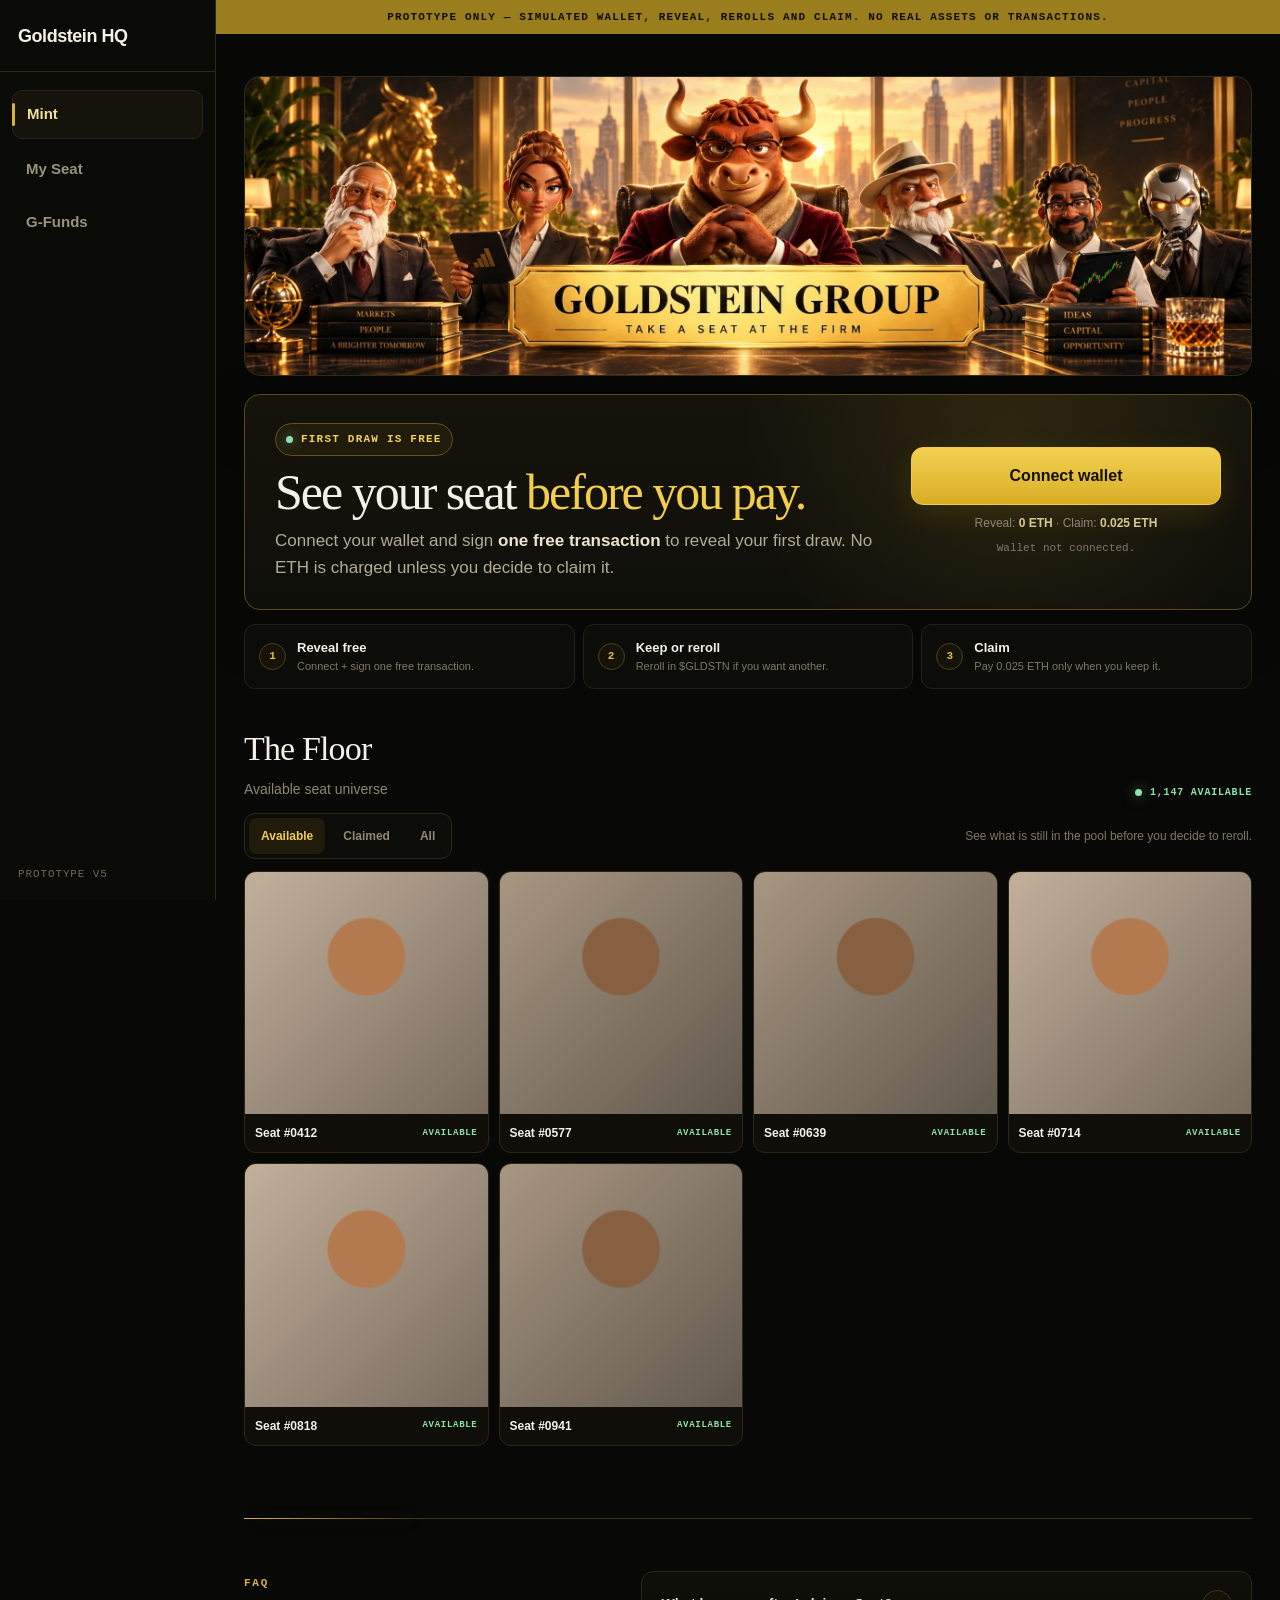
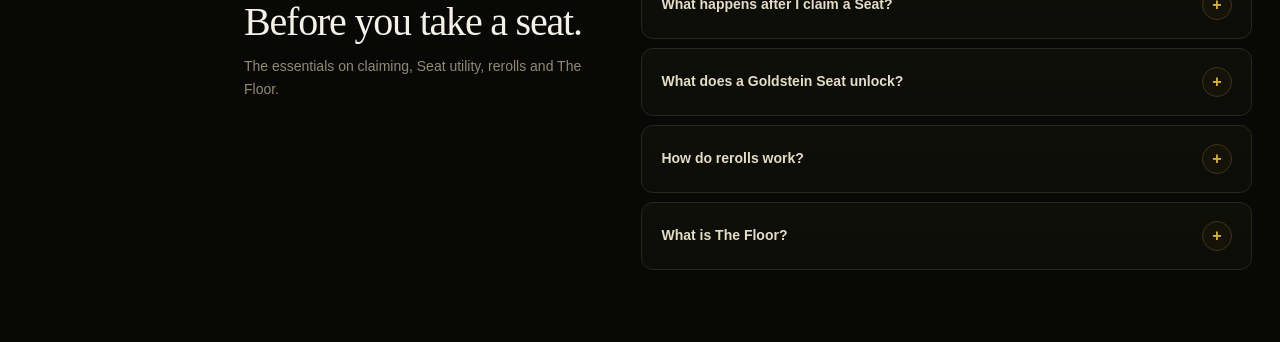
==== app.html @ 9969edc4 "Make landing page the Goldstein Group homepage" ====
<!doctype html>
<html lang="en">
<head>
<meta charset="utf-8" />
<meta name="viewport" content="width=device-width,initial-scale=1" />
<meta name="theme-color" content="#080806" />
<title>Goldstein Group — Free Seat Reveal</title>
<meta name="description" content="Goldstein Seat reveal and claim UX prototype." />
<link rel="icon" href="/assets/goldstein-keystone.png" />
<link rel="stylesheet" href="/assets/rank-sprite.css" />
<style>
:root{--bg:#080806;--panel:#11100b;--panel2:#0d0c09;--line:#2b2719;--line2:#40371f;--gold:#d8b43f;--gold2:#f3ce4a;--text:#f4f1e8;--muted:#aaa28d;--soft:#7f7868;--green:#8fe3aa;--red:#f19a9f;--side:216px;--shadow:0 24px 80px rgba(0,0,0,.28)}
*{box-sizing:border-box}html{scroll-behavior:smooth;background:var(--bg)}body{margin:0;background:var(--bg);color:var(--text);font-family:Inter,ui-sans-serif,-apple-system,BlinkMacSystemFont,"Segoe UI",sans-serif;font-size:16px;line-height:1.5}button,a{font:inherit}button{cursor:pointer}.mono{font-family:ui-monospace,SFMono-Regular,Menlo,Monaco,Consolas,monospace}h1,h2,h3{font-family:Georgia,"Times New Roman",serif}
.prototype{position:fixed;z-index:80;left:var(--side);right:0;top:0;min-height:34px;padding:7px 18px;display:flex;align-items:center;justify-content:center;background:#9a7d1c;color:#130f03;font-size:11px;font-weight:800;letter-spacing:.105em;text-transform:uppercase;text-align:center}.sidebar{position:fixed;z-index:90;left:0;top:0;bottom:0;width:var(--side);background:#0a0a07;border-right:1px solid var(--line);display:flex;flex-direction:column}.brand{height:72px;display:flex;align-items:center;gap:11px;padding:0 18px;border-bottom:1px solid var(--line);font-weight:850;font-size:17px}.brand img{width:35px;height:35px;object-fit:contain}.nav{padding:18px 12px;display:grid;gap:7px}.nav a{position:relative;color:#9a927e;text-decoration:none;padding:12px 14px;border-radius:10px;font-size:15px;font-weight:650}.nav a:hover{background:#111008;color:#e6dfca}.nav a.active{background:#15130b;color:#f0df9d;border:1px solid #292416}.nav a.active:before{content:"";position:absolute;left:-1px;top:12px;bottom:12px;width:3px;border-radius:4px;background:var(--gold)}.sideMeta{margin-top:auto;padding:0 18px 18px;color:#6e685a;font-size:11px;letter-spacing:.08em;text-transform:uppercase}
main{margin-left:var(--side);padding-top:34px}.shell{width:min(1160px,calc(100% - 56px));margin:0 auto;padding:18px 0 72px}.hero{height:300px;border:1px solid #302b1b;border-radius:16px;background:#0a0a07 url('/assets/goldstein-hero.webp') center/cover no-repeat;box-shadow:var(--shadow)}
.focus{margin-top:18px;display:grid;grid-template-columns:minmax(0,1fr) auto;gap:26px;align-items:center;padding:28px 30px;border:1px solid #5a491c;border-radius:16px;background:radial-gradient(circle at 76% 18%,rgba(226,183,51,.12),transparent 34%),linear-gradient(180deg,#15130b,#0f0f0a);box-shadow:0 18px 60px rgba(0,0,0,.18)}.freePill{display:inline-flex;align-items:center;gap:8px;margin-bottom:12px;padding:7px 10px;border:1px solid #67531d;border-radius:999px;background:#211b0b;color:#f2d25c;font-size:11px;font-weight:850;letter-spacing:.11em;text-transform:uppercase}.freePill i{width:7px;height:7px;border-radius:50%;background:var(--green);box-shadow:0 0 13px rgba(143,227,170,.65)}.focus h1{margin:0 0 10px;font-size:50px;line-height:.98;font-weight:500;letter-spacing:-.04em}.focus h1 em{color:var(--gold2);font-style:normal}.focus p{max-width:690px;margin:0;color:#b4ab96;font-size:17px;line-height:1.6}.focus strong{color:#eee4cc}.focusAction{min-width:310px}.cta{width:100%;height:58px;border:1px solid #f1cc46;border-radius:12px;background:linear-gradient(#f4d152,#d8ad24);color:#130f02;font-size:16px;font-weight:900;box-shadow:0 9px 30px rgba(221,178,39,.12)}.cta:hover{filter:brightness(1.03)}.ctaSub{margin-top:9px;text-align:center;color:#8f8774;font-size:12px}.ctaSub strong{color:#d8c994}.walletState{margin-top:8px;text-align:center;color:#817968;font-size:11px}
.flow{display:grid;grid-template-columns:repeat(3,1fr);gap:8px;margin:14px 0 34px}.step{display:flex;align-items:center;gap:11px;padding:13px 14px;border:1px solid #252116;border-radius:11px;background:#0c0c08}.stepNo{width:27px;height:27px;flex:0 0 auto;border-radius:50%;display:grid;place-items:center;border:1px solid #4f421b;color:#e6bf3c;background:#171309;font-size:11px;font-weight:850}.step b{display:block;font-size:13px}.step span{display:block;margin-top:1px;color:#817968;font-size:11px}
.reveal{display:none;margin-bottom:36px}.reveal.show{display:block}.sectionHead{display:flex;justify-content:space-between;gap:22px;align-items:end;margin-bottom:13px}.sectionHead h2{margin:0;font-size:34px;font-weight:500;letter-spacing:-.025em}.sectionHead p{margin:5px 0 0;color:#8f8774;font-size:14px}.seatBadge{border:1px solid #55461d;background:#171309;color:#efca47;border-radius:999px;padding:10px 14px;font-size:11px;font-weight:850;letter-spacing:.07em;white-space:nowrap}.card{background:linear-gradient(180deg,#12110c,#0f0f0b);border:1px solid var(--line);border-radius:16px;overflow:hidden}.revealCard{display:grid;grid-template-columns:330px 1fr;box-shadow:0 16px 55px rgba(0,0,0,.17)}.seatVisual{min-height:350px;display:grid;place-items:center;background:radial-gradient(circle at 50% 30%,rgba(220,177,42,.17),transparent 46%);border-right:1px solid var(--line)}.seatOrb{width:230px;height:270px;border-radius:28px;background:linear-gradient(145deg,#c08a55,#684528);box-shadow:inset 0 0 0 8px #0b0b07,0 18px 55px rgba(0,0,0,.26);display:grid;place-items:center;color:#efe2bb;font-family:Georgia,serif;font-size:27px;text-align:center;padding:22px}.detail{padding:30px 32px}.assignment{color:var(--gold);font-size:11px;font-weight:850;letter-spacing:.16em;text-transform:uppercase}.detail h3{margin:7px 0 6px;font-size:43px;font-weight:500;letter-spacing:-.025em}.traits{color:#a19984;font-size:15px;margin-bottom:22px}.decision{display:grid;grid-template-columns:1fr 1fr;gap:10px;margin-top:18px}.decision button{min-height:58px;border-radius:11px;font-size:15px;font-weight:900}.reroll{border:1px solid #4a3c1c;background:#1a170e;color:#e2d7b9}.claim{border:1px solid #f1cc46;background:linear-gradient(#f2cf4b,#d8ad24);color:#130f02}.decisionNote{display:flex;justify-content:space-between;gap:14px;margin-top:10px;color:#817968;font-size:11px}.decisionNote strong{color:#bcae83}.held{margin-top:20px;padding:12px 13px;border:1px solid #35301e;border-radius:10px;background:#0c0c08;color:#9e9580;font-size:12px}.held b{color:#e5d9b8}
.floor{margin-bottom:34px}.floorTop{display:flex;justify-content:space-between;gap:20px;align-items:end}.floorMeta{display:flex;gap:8px;align-items:center}.live{display:flex;align-items:center;gap:8px;color:var(--green);font-size:10px;font-weight:850;letter-spacing:.08em;text-transform:uppercase}.dot{width:7px;height:7px;border-radius:50%;background:var(--green);box-shadow:0 0 13px rgba(143,227,170,.65)}.floorTools{display:flex;align-items:center;gap:9px;flex-wrap:wrap;margin:13px 0 12px}.tabs{display:flex;gap:6px;padding:4px;border:1px solid #2b2719;border-radius:11px;background:#0c0c08}.tabs button{border:0;border-radius:8px;padding:9px 12px;background:transparent;color:#918974;font-size:12px;font-weight:800}.tabs button.active{background:#211b0c;color:#f0ce53}.floorHint{margin-left:auto;color:#7f7868;font-size:12px}.floorGrid{display:grid;grid-template-columns:repeat(4,1fr);gap:10px}.mini{overflow:hidden;border:1px solid var(--line);border-radius:12px;background:#0f0e09;transition:.16s}.mini:hover{transform:translateY(-2px);border-color:#4a3f23}.miniArt{aspect-ratio:1;background:radial-gradient(circle at 50% 35%,#b37a50 0 19%,transparent 20%),linear-gradient(135deg,#c3b09b,#786b5e);position:relative}.mini:nth-child(2n) .miniArt{background:radial-gradient(circle at 50% 35%,#876042 0 19%,transparent 20%),linear-gradient(135deg,#a89680,#62594f)}.mini:nth-child(3n) .miniArt{background:radial-gradient(circle at 50% 35%,#d0a77d 0 19%,transparent 20%),linear-gradient(135deg,#c9b6a2,#8a7866)}.mini.claimed{opacity:.52}.mini.claimed .miniArt:after{content:"CLAIMED";position:absolute;inset:0;display:grid;place-items:center;background:rgba(8,8,6,.48);color:#e5dbc0;font:850 11px/1 ui-monospace,SFMono-Regular,Menlo,monospace;letter-spacing:.12em}.miniBody{display:flex;justify-content:space-between;gap:8px;align-items:center;padding:10px}.mini b{display:block;font-size:12px}.mini small{font-size:9px;font-weight:850;text-transform:uppercase;letter-spacing:.08em}.mini.available small{color:var(--green)}.mini.claimed small{color:#c38c8f}.floorExplain{margin-top:11px;border:1px solid #272318;border-radius:11px;background:#0d0d09}.floorExplain summary{cursor:pointer;list-style:none;padding:13px 15px;color:#d9cfb6;font-size:13px;font-weight:800}.floorExplain summary::-webkit-details-marker{display:none}.floorExplain summary:after{content:"+";float:right;color:#c4a53e}.floorExplain[open] summary:after{content:"−"}.floorExplain p{margin:0;padding:0 15px 14px;color:#8e8672;font-size:13px;line-height:1.55}
.faqSection{position:relative;margin-top:72px;padding-top:52px;border-top:1px solid #3a321e}.faqSection:before{content:"";position:absolute;top:-1px;left:0;width:180px;height:1px;background:linear-gradient(90deg,var(--gold),transparent);box-shadow:0 0 24px rgba(216,180,63,.18)}.faqLayout{display:grid;grid-template-columns:minmax(240px,.72fr) minmax(0,1.28fr);gap:54px;align-items:start}.faqIntro{padding:4px 0}.faqEyebrow{margin-bottom:10px;color:var(--gold);font-size:11px;font-weight:850;letter-spacing:.16em;text-transform:uppercase}.faqIntro h2{margin:0 0 12px;font-size:40px;line-height:1.04;font-weight:500;letter-spacing:-.03em}.faqIntro p{margin:0;max-width:340px;color:#938a76;font-size:14px;line-height:1.65}.faqList{display:grid;gap:9px}.faqList details{border:1px solid #2a2619;border-radius:12px;background:linear-gradient(180deg,#0f0f0a,#0c0c08);transition:border-color .16s,background .16s}.faqList details:hover{border-color:#40371f}.faqList details[open]{border-color:#493d20;background:linear-gradient(180deg,#121008,#0d0c08)}.faqList summary{cursor:pointer;list-style:none;display:flex;align-items:center;justify-content:space-between;gap:18px;padding:18px 19px;color:#e4dcc7;font-size:14px;font-weight:850}.faqList summary::-webkit-details-marker{display:none}.faqList summary:after{content:"+";flex:0 0 auto;width:28px;height:28px;display:grid;place-items:center;border:1px solid #40351b;border-radius:50%;color:#d8b43f;background:#151208;font-size:16px;font-weight:600}.faqList details[open] summary:after{content:"−"}.faqAnswer{padding:0 56px 18px 19px;color:#9b927d;font-size:13px;line-height:1.65}.faqAnswer strong{color:#d9cfb4}.faqAnswer .costPath{display:inline-block;margin-top:9px;padding:7px 10px;border:1px solid #352e1b;border-radius:8px;background:#0a0a07;color:#cfb75d;font-size:11px;font-weight:800;letter-spacing:.03em}.toast{position:fixed;right:24px;bottom:24px;z-index:120;opacity:0;transform:translateY(9px);transition:.2s;padding:13px 15px;border:1px solid #4b401c;border-radius:11px;background:#15130c;color:#ddd4b9;font-size:13px}.toast.show{opacity:1;transform:none}
@media(max-width:1050px){:root{--side:88px}.brand{justify-content:center;padding:0}.brand span,.nav a span{display:none}.nav a{text-align:center}.sideMeta{display:none}.shell{width:min(980px,calc(100% - 36px))}.focus{grid-template-columns:1fr}.focusAction{min-width:0}.floorGrid{grid-template-columns:repeat(3,1fr)}}
@media(max-width:760px){:root{--side:0px}.sidebar{display:none}.prototype{left:0;font-size:9px;padding-inline:10px}main{margin-left:0}.shell{width:calc(100% - 24px);padding-top:12px}.hero{height:230px}.focus{padding:22px}.focus h1{font-size:40px}.focus p{font-size:15px}.flow{grid-template-columns:1fr}.revealCard{grid-template-columns:1fr}.seatVisual{border-right:0;border-bottom:1px solid var(--line);min-height:300px}.sectionHead,.floorTop{align-items:flex-start}.floorGrid{grid-template-columns:repeat(2,1fr)}.floorHint{width:100%;margin-left:0}.faqSection{margin-top:52px;padding-top:38px}.faqLayout{grid-template-columns:1fr;gap:24px}.faqIntro h2{font-size:34px}.faqIntro p{max-width:520px}}
@media(max-width:480px){.hero{height:190px}.focus{padding:19px 17px}.focus h1{font-size:35px}.sectionHead{display:grid}.detail{padding:24px 20px}.detail h3{font-size:36px}.decision{grid-template-columns:1fr}.decisionNote{display:grid}.floorGrid{grid-template-columns:repeat(2,1fr)}.floorTools{display:grid}.tabs{width:100%}.tabs button{flex:1}.floorHint{font-size:11px}.faqIntro h2{font-size:31px}.faqList summary{padding:16px;font-size:13px}.faqAnswer{padding:0 44px 16px 16px}}

/* Goldstein monolith logo lockup */
.brand{height:78px;justify-content:center;gap:0;padding:8px 14px;overflow:hidden}
.brandViewport{width:176px;height:58px;display:grid;place-items:center;overflow:hidden;position:relative}
.brandLogo{display:block;width:176px;max-width:100%;height:auto;max-height:58px;object-fit:contain;filter:drop-shadow(0 5px 15px rgba(216,180,63,.12))}
@media(max-width:1050px) and (min-width:761px){.brand{padding:0}.brandViewport{width:36px;height:52px}.brandLogo{position:absolute;width:250px;max-width:none;height:auto;max-height:none;left:-10px;top:50%;transform:translateY(-50%)}}

/* Goldstein HQ sidebar wordmark */
.brand{height:72px;justify-content:flex-start;gap:0;padding:0 18px;overflow:visible}
.brandText{display:block;color:#f4f1e8;font-size:18px;font-weight:850;letter-spacing:-.025em;line-height:1;white-space:nowrap}
@media(max-width:1050px) and (min-width:761px){
  .brand{height:72px;justify-content:center;padding:0}
  .brandText{font-size:0}
  .brandText:after{content:"HQ";font-size:16px;font-weight:900;letter-spacing:.02em;color:#f0df9d}
}


/* Unified Goldstein primary navigation */
.mobileBar{display:none}
@media(max-width:1050px) and (min-width:761px){
  .nav a[href="/app"]:after{content:"MINT"}
  .nav a[href="/app/my-seat"]:after{content:"SEAT"}
}
@media(max-width:760px){
  .prototype{position:static;min-height:32px;font-size:9px;padding-inline:10px}
  .mobileBar{display:flex;position:sticky;top:0;z-index:97;height:62px;align-items:center;justify-content:space-between;padding:0 14px;border-bottom:1px solid var(--line);background:rgba(10,10,7,.96);backdrop-filter:blur(12px)}
  .mobileBrand{font-size:17px;font-weight:850;letter-spacing:-.02em}
  .mobileMenu{height:38px;padding:0 11px;border:1px solid #3c3420;border-radius:9px;background:#15130c;color:#d7cdb4;font-size:11px;font-weight:850}
  .mobileNav{display:none;position:fixed;z-index:96;top:62px;left:0;right:0;padding:9px 12px 13px;border-bottom:1px solid var(--line);background:#0b0b08;box-shadow:0 18px 40px rgba(0,0,0,.28)}
  .mobileNav.show{display:grid;gap:6px}
  .mobileNav a{padding:12px;border:1px solid #272318;border-radius:9px;color:#cfc5ac;text-decoration:none;font-size:13px;font-weight:800}
  .mobileNav a.active{color:#f0d15e;border-color:#4d401f;background:#151209}
  main{margin-left:0;padding-top:0}
}

@media(max-width:1050px) and (min-width:761px){.nav a[href="/app/funds"]:after{content:"FUNDS"}}

/* Rank evolution preview on the free Seat reveal */
.mintSampleVisual{display:flex;flex-direction:column;gap:12px;padding:22px 14px}.mintArtWrap{position:relative;width:min(255px,92%)}.mintSeatArt{width:100%;height:auto;aspect-ratio:1/1;border-radius:18px;border:1px solid #6b5620;box-shadow:0 18px 55px rgba(0,0,0,.3),inset 0 0 0 5px #090906;transition:opacity .18s ease,transform .18s ease}.mintSeatArt.changing{opacity:.38;transform:scale(.985)}.mintRankBadge{position:absolute;left:10px;right:10px;bottom:10px;display:flex;justify-content:space-between;gap:8px;padding:8px 10px;border:1px solid rgba(234,197,64,.35);border-radius:8px;background:rgba(7,7,5,.82);color:#9b9072;font-size:8px;letter-spacing:.11em;text-transform:uppercase}.mintRankBadge strong{color:#f0cf58}.mintRankStrip{width:min(282px,100%);display:grid;grid-template-columns:repeat(3,1fr);gap:5px}.mintRankChip{height:29px;border:1px solid #2d281a;border-radius:7px;background:#0d0d09;color:#726a59;font-size:8px;font-weight:850;letter-spacing:.06em;text-transform:uppercase}.mintRankChip.active{border-color:#65521d;background:#171309;color:#edcb52}.mintRankHint{color:#756d5d;font-size:8px;letter-spacing:.08em;text-transform:uppercase}.fallbackSeatOrb{display:grid;place-items:center;color:#efe2bb;font-family:Georgia,serif;font-size:27px;text-align:center;padding:22px;background:linear-gradient(145deg,#c08a55,#684528)!important;background-image:none!important}.fallbackMode~.mintRankStrip,.fallbackMode~.mintRankHint{display:none}
@media(max-width:760px){.mintSampleVisual{min-height:320px}.mintArtWrap{width:min(285px,88vw)}}

</style>
</head>
<body>
<aside class="sidebar"><div class="brand"><span class="brandText">Goldstein HQ</span></div><nav class="nav"><a class="active" href="/app" target="_top"><span>Mint</span></a><a href="/app/my-seat" target="_top"><span>My Seat</span></a><a href="/app/funds" target="_top"><span>G-Funds</span></a></nav><div class="sideMeta mono">Prototype v5</div></aside>
<div class="mobileBar"><div class="mobileBrand">Goldstein HQ</div><button class="mobileMenu" id="mobileMenu">Menu</button></div>
<nav class="mobileNav" id="mobileNav"><a class="active" href="/app" target="_top">Mint</a><a href="/app/my-seat" target="_top">My Seat</a><a href="/app/funds" target="_top">G-Funds</a></nav>
<div class="prototype mono">Prototype only — simulated wallet, reveal, rerolls and claim. No real assets or transactions.</div>
<main><div class="shell">
<section class="hero" aria-label="Goldstein Group — Take a Seat at the Firm"></section>

<section class="focus" id="draw">
  <div>
    <div class="freePill mono"><i></i> First draw is free</div>
    <h1>See your seat <em>before you pay.</em></h1>
    <p>Connect your wallet and sign <strong>one free transaction</strong> to reveal your first draw. No ETH is charged unless you decide to claim it.</p>
  </div>
  <div class="focusAction">
    <button class="cta" id="drawBtn">Connect wallet</button>
    <div class="ctaSub">Reveal: <strong>0 ETH</strong> · Claim: <strong>0.025 ETH</strong></div>
    <div class="walletState mono" id="walletState">Wallet not connected.</div>
  </div>
</section>

<div class="flow">
  <div class="step"><div class="stepNo mono">1</div><div><b>Reveal free</b><span>Connect + sign one free transaction.</span></div></div>
  <div class="step"><div class="stepNo mono">2</div><div><b>Keep or reroll</b><span>Reroll in $GLDSTN if you want another.</span></div></div>
  <div class="step"><div class="stepNo mono">3</div><div><b>Claim</b><span>Pay 0.025 ETH only when you keep it.</span></div></div>
</div>

<section class="reveal" id="reveal">
  <div class="sectionHead"><div><h2>Your draw.</h2><p>Like it? Claim it. Want another? Reroll.</p></div><div class="seatBadge mono" id="seatNumber">SEAT #0018</div></div>
  <article class="card revealCard">
    <div class="seatVisual mintSampleVisual">
      <div class="mintArtWrap" id="mintArtWrap">
        <div class="seatOrb rankArtwork rank-intern mintSeatArt" id="nameTag" role="img" aria-label="Rabbi Schlomo Goldstein rank artwork"></div>
        <div class="mintRankBadge mono"><span>Rank preview</span><strong id="mintRankName">Intern</strong></div>
      </div>
      <div class="mintRankStrip" id="mintRankStrip">
        <button class="mintRankChip active" data-mint-rank="0">Intern</button><button class="mintRankChip" data-mint-rank="1">Analyst</button><button class="mintRankChip" data-mint-rank="2">Associate</button><button class="mintRankChip" data-mint-rank="3">VP</button><button class="mintRankChip" data-mint-rank="4">MD</button><button class="mintRankChip" data-mint-rank="5">Partner</button>
      </div>
      <div class="mintRankHint mono" id="mintRankHint">Stake after claim to rank up</div>
    </div>
    <div class="detail">
      <div class="assignment mono">Free identity draw</div>
      <h3 id="characterName">Rabbi Schlomo Goldstein</h3>
      <div class="traits" id="traits">Seeking Opportunities</div>
      <div class="held"><b>This seat is held for you.</b> Nothing has been charged yet.</div>
      <div class="decision">
        <button class="reroll" id="rerollBtn">Reroll · 100 $GLDSTN</button>
        <button class="claim" id="secureBtn">Claim · 0.025 ETH</button>
      </div>
      <div class="decisionNote mono"><span id="nextReroll">Next reroll after this: 200 $GLDSTN</span><span>1 seat / claim transaction</span></div>
      <div id="desk" hidden>Capital Allocation</div>
      <div class="secured" id="secured" style="display:none">Identity secured for this prototype session.</div>
    </div>
  </article>
</section>

<section class="floor" id="firm">
  <div class="floorTop"><div class="sectionHead" style="margin:0"><div><h2>The Floor</h2><p>Available seat universe</p></div></div><div class="floorMeta"><div class="live mono"><i class="dot"></i><span id="availableCount">1,147 available</span></div></div></div>
  <div class="floorTools">
    <div class="tabs" role="tablist" aria-label="Floor filters"><button class="active" data-filter="available">Available</button><button data-filter="claimed">Claimed</button><button data-filter="all">All</button></div>
    <div class="floorHint">See what is still in the pool before you decide to reroll.</div>
  </div>
  <div class="floorGrid" id="floorGrid">
    <div class="mini available" data-status="available"><div class="miniArt"></div><div class="miniBody"><b>Seat #0412</b><small class="mono">Available</small></div></div>
    <div class="mini available" data-status="available"><div class="miniArt"></div><div class="miniBody"><b>Seat #0577</b><small class="mono">Available</small></div></div>
    <div class="mini claimed" data-status="claimed"><div class="miniArt"></div><div class="miniBody"><b>Seat #0281</b><small class="mono">Claimed</small></div></div>
    <div class="mini available" data-status="available"><div class="miniArt"></div><div class="miniBody"><b>Seat #0639</b><small class="mono">Available</small></div></div>
    <div class="mini available" data-status="available"><div class="miniArt"></div><div class="miniBody"><b>Seat #0714</b><small class="mono">Available</small></div></div>
    <div class="mini claimed" data-status="claimed"><div class="miniArt"></div><div class="miniBody"><b>Seat #0294</b><small class="mono">Claimed</small></div></div>
    <div class="mini available" data-status="available"><div class="miniArt"></div><div class="miniBody"><b>Seat #0818</b><small class="mono">Available</small></div></div>
    <div class="mini available" data-status="available"><div class="miniArt"></div><div class="miniBody"><b>Seat #0941</b><small class="mono">Available</small></div></div>
  </div>
  
</section>

<section class="faqSection" id="learn" aria-labelledby="faqTitle">
  <div class="faqLayout">
    <div class="faqIntro">
      <div class="faqEyebrow mono">FAQ</div>
      <h2 id="faqTitle">Before you take a seat.</h2>
      <p>The essentials on claiming, Seat utility, rerolls and The Floor.</p>
    </div>
    <div class="faqList" id="faqList">
      <details>
        <summary>What happens after I claim a Seat?</summary>
        <div class="faqAnswer">Once the claim confirms, your Seat is <strong>secured to your connected wallet</strong> and becomes your persistent identity and access point inside Goldstein. From there, you enter the firm as an active Seat holder.</div>
      </details>
      <details>
        <summary>What does a Goldstein Seat unlock?</summary>
        <div class="faqAnswer">A Seat is your access point into Goldstein. It unlocks access to <strong>G-Funds</strong> and the ability to launch your own agent-managed fund. Rank, capacity and additional economics are earned through participation.</div>
      </details>
      <details>
        <summary>How do rerolls work?</summary>
        <div class="faqAnswer">Rerolls are paid in <strong>$GLDSTN</strong>. The cost doubles after each reroll, and you can keep going until you find the Seat you want to claim.<br><span class="costPath mono">100 → 200 → 400 → 800 → … $GLDSTN</span></div>
      </details>
      <details>
        <summary>What is The Floor?</summary>
        <div class="faqAnswer">The Floor is the <strong>available Seat universe</strong>. It shows what has already been claimed and what is still in the pool, so you can make a better reroll decision.</div>
      </details>
    </div>
  </div>
</section>
</div></main>
<div class="toast" id="toast"></div>
<script>
(()=>{
const $=id=>document.getElementById(id);let connected=false,revealed=false,rerolls=0,assigned=353,remaining=1147,currentIndex=0;
$('mobileMenu').onclick=()=>$('mobileNav').classList.toggle('show');document.querySelectorAll('#mobileNav a').forEach(a=>a.onclick=()=>$('mobileNav').classList.remove('show'));
const draws=[
  ["Rabbi Schlomo Goldstein","Seeking Opportunities","Capital Allocation",true],
  ["The Macro Bull","Conviction · Timing · Scale","Global Macro",false],
  ["The Quiet Arbitrageur","Precise · Opportunistic · Cold","Market Neutral",false],
  ["The Deal Maker","Social · Aggressive · Connected","Special Situations",false],
  ["The Risk Officer","Skeptical · Disciplined · Unshaken","Risk & Controls",false]
];
const toast=t=>{$('toast').textContent=t;$('toast').classList.add('show');clearTimeout(window.__t);window.__t=setTimeout(()=>$('toast').classList.remove('show'),1800)};
const mintRanks=[['intern','Intern'],['analyst','Analyst'],['associate','Associate'],['vp','VP'],['md','MD'],['partner','Partner']];let mintPreviewTimer=null,mintReturn=null;
function setMintRank(i){const [key,label]=mintRanks[i],art=$('nameTag');art.classList.add('changing');setTimeout(()=>{art.className=`seatOrb rankArtwork rank-${key} mintSeatArt`;},70);setTimeout(()=>art.classList.remove('changing'),170);$('mintRankName').textContent=label;document.querySelectorAll('.mintRankChip').forEach((b,x)=>b.classList.toggle('active',x===i));}
function stopMintPreview(){clearInterval(mintPreviewTimer);clearTimeout(mintReturn);mintPreviewTimer=null;mintReturn=null;}
function playMintRanks(){stopMintPreview();let i=0;setMintRank(0);mintPreviewTimer=setInterval(()=>{i++;if(i>=mintRanks.length){clearInterval(mintPreviewTimer);mintPreviewTimer=null;mintReturn=setTimeout(()=>{setMintRank(0);mintReturn=null},450);return;}setMintRank(i)},560)}
function updateDraw(){const p=draws[currentIndex%draws.length];$('characterName').textContent=p[0];$('traits').textContent=p[1];$('desk').textContent=p[2];const art=$('nameTag');if(p[3]){art.className='seatOrb rankArtwork rank-intern mintSeatArt';art.textContent='';$('mintArtWrap').classList.remove('fallbackMode');$('mintRankStrip').style.display='grid';$('mintRankHint').style.display='block';$('mintRankName').textContent='Intern';document.querySelectorAll('.mintRankChip').forEach((b,x)=>b.classList.toggle('active',x===0));}else{stopMintPreview();art.className='seatOrb fallbackSeatOrb';art.textContent=p[0].toUpperCase();$('mintArtWrap').classList.add('fallbackMode');$('mintRankStrip').style.display='none';$('mintRankHint').style.display='none';}$('rerollBtn').textContent=`Reroll · ${100*Math.pow(2,rerolls)} $GLDSTN`;$('nextReroll').textContent=`Next reroll after this: ${100*Math.pow(2,rerolls+1)} $GLDSTN`;}

$('drawBtn').onclick=()=>{
  if(!connected){connected=true;$('walletState').innerHTML='<span style="color:#8fe3aa">0x71…9A3 connected · simulated</span>';$('drawBtn').textContent='Reveal my seat — free';toast('Wallet connected. Your first draw is free.');return;}
  if(!revealed){revealed=true;currentIndex=0;updateDraw();$('reveal').classList.add('show');$('drawBtn').textContent='First draw revealed';$('drawBtn').disabled=true;setTimeout(playMintRanks,380);$('drawBtn').style.opacity='.68';$('reveal').scrollIntoView({behavior:'smooth',block:'start'});toast('Free draw revealed — nothing charged.');}
};
$('rerollBtn').onclick=()=>{stopMintPreview();rerolls++;currentIndex=(currentIndex+1)%draws.length;updateDraw();const seat=354+rerolls;$('seatNumber').textContent=`SEAT #${String(seat).padStart(4,'0')}`;toast(`Rerolled for ${100*Math.pow(2,rerolls-1)} $GLDSTN · simulated.`)};
window.claimSeat=()=>{assigned++;remaining--;try{localStorage.setItem('goldsteinSeatIdentity',JSON.stringify({seat:$('seatNumber').textContent,name:$('characterName').textContent}));if($('characterName').textContent==='Rabbi Schlomo Goldstein')localStorage.setItem('goldsteinSeatStakeV2','0');}catch(e){}$('availableCount').textContent=remaining.toLocaleString()+' available';$('secureBtn').textContent='Claimed · 0.025 ETH';setTimeout(()=>{$('secureBtn').disabled=true;$('rerollBtn').disabled=true},0);toast('Seat claimed for 0.025 ETH · simulated.');return true;};
$('secureBtn').addEventListener('click',()=>window.claimSeat(),true);
const applyFloorFilter=f=>document.querySelectorAll('.mini').forEach(card=>card.style.display=(f==='all'||card.dataset.status===f)?'block':'none');
document.querySelectorAll('.mintRankChip').forEach((b,i)=>b.addEventListener('click',()=>{stopMintPreview();setMintRank(i);mintReturn=setTimeout(()=>{setMintRank(0);mintReturn=null},1200)}));
document.querySelectorAll('.tabs button').forEach(btn=>btn.addEventListener('click',()=>{document.querySelectorAll('.tabs button').forEach(x=>x.classList.remove('active'));btn.classList.add('active');applyFloorFilter(btn.dataset.filter)}));
applyFloorFilter('available');
document.querySelectorAll('#faqList details').forEach(item=>item.addEventListener('toggle',()=>{if(item.open){document.querySelectorAll('#faqList details').forEach(other=>{if(other!==item)other.open=false;});}}));
document.querySelectorAll('.nav a').forEach(a=>a.addEventListener('click',()=>{document.querySelectorAll('.nav a').forEach(x=>x.classList.remove('active'));a.classList.add('active')}));
})();
</script>
</body>
</html>
---- assets/rank-sprite.css ----
/* Rank artwork extracted from the user-provided Rabbi Schlomo Goldstein reference image. */
.rankArtwork{background-image:url('[data-uri][...truncated...]')!important;background-repeat:no-repeat!important;background-size:693.529% 314.118%!important;background-color:#0b0b07!important;}
.rank-intern{background-position:6.442% 8.242%!important}
.rank-analyst{background-position:24.281% 8.242%!important}
.rank-associate{background-position:41.625% 8.242%!important}
.rank-vp{background-position:58.870% 8.242%!important}
.rank-md{background-position:76.511% 8.242%!important}
.rank-partner{background-position:93.756% 8.242%!important}
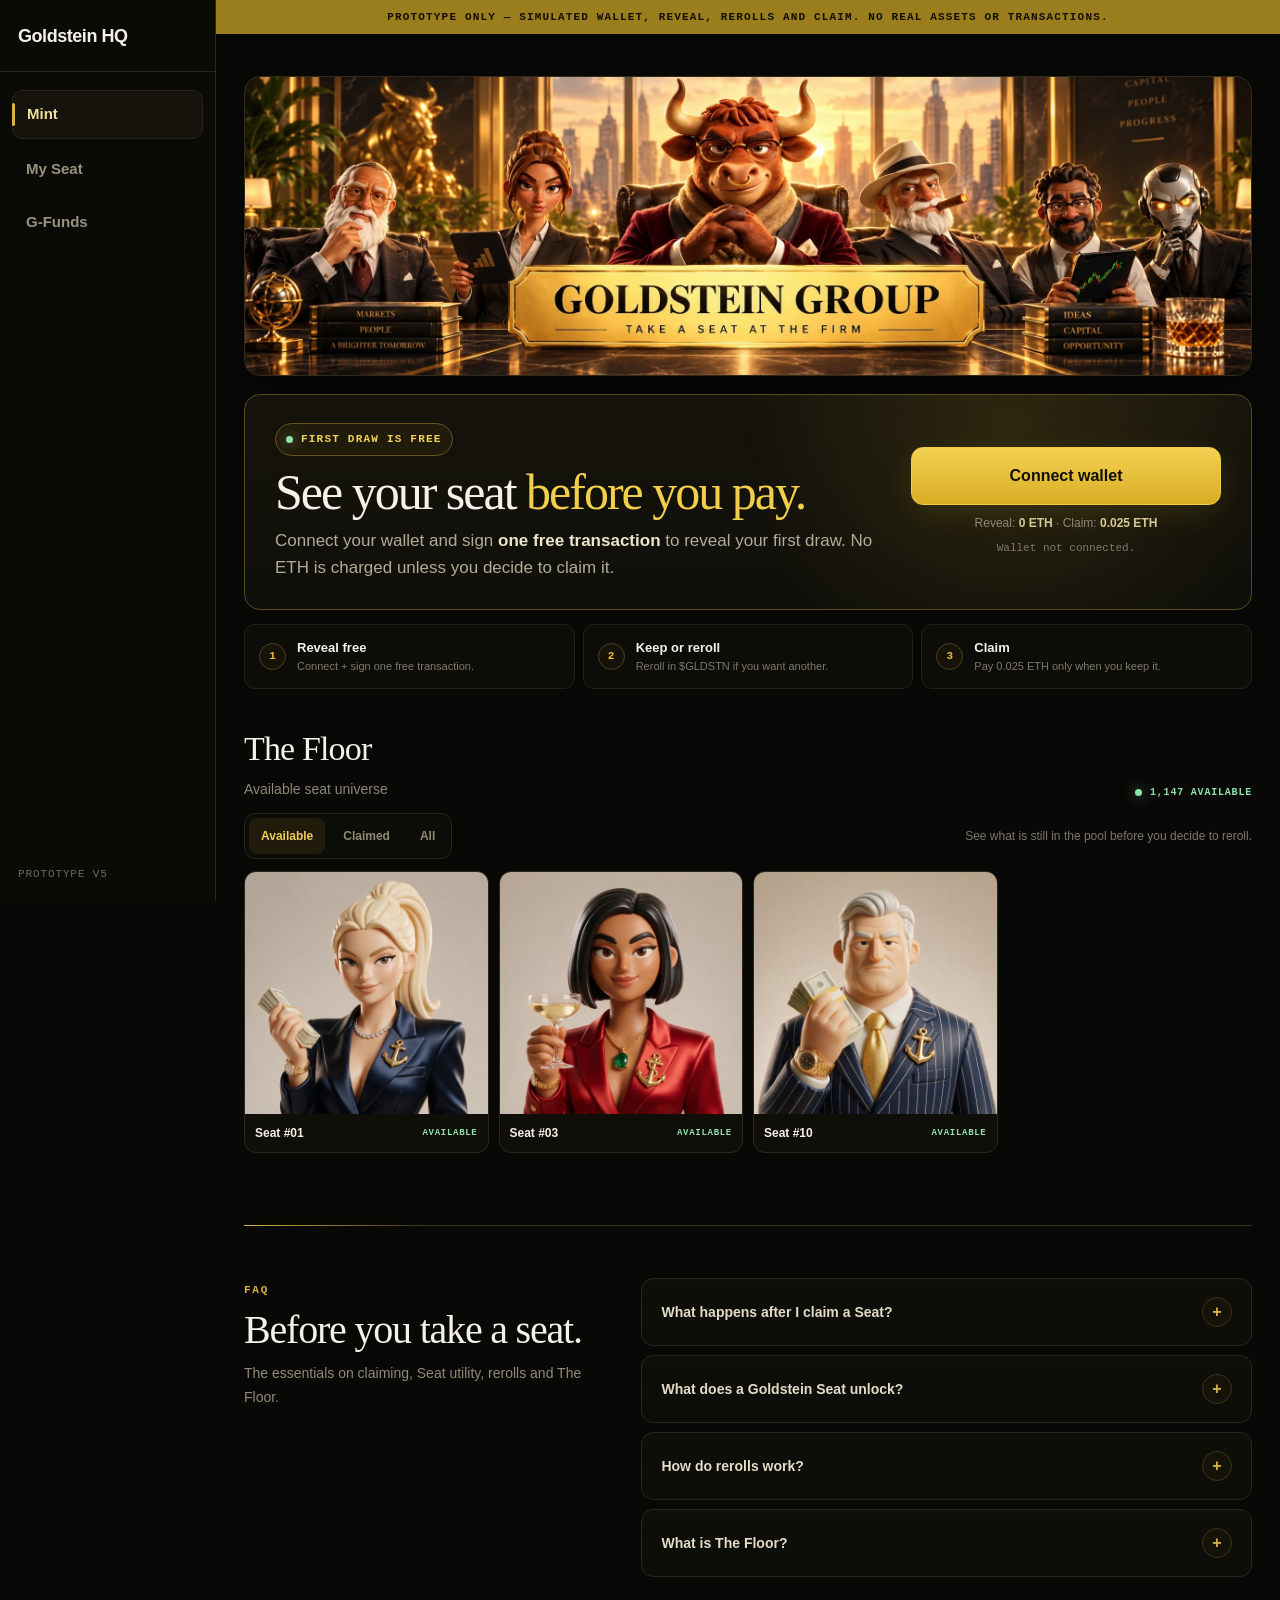
==== commit 62417a68: "Integrate legendary NFTs across Goldstein UI" ====
--- a/app.html
+++ b/app.html
@@ -62,6 +62,17 @@
 .mintSampleVisual{display:flex;flex-direction:column;gap:12px;padding:22px 14px}.mintArtWrap{position:relative;width:min(255px,92%)}.mintSeatArt{width:100%;height:auto;aspect-ratio:1/1;border-radius:18px;border:1px solid #6b5620;box-shadow:0 18px 55px rgba(0,0,0,.3),inset 0 0 0 5px #090906;transition:opacity .18s ease,transform .18s ease}.mintSeatArt.changing{opacity:.38;transform:scale(.985)}.mintRankBadge{position:absolute;left:10px;right:10px;bottom:10px;display:flex;justify-content:space-between;gap:8px;padding:8px 10px;border:1px solid rgba(234,197,64,.35);border-radius:8px;background:rgba(7,7,5,.82);color:#9b9072;font-size:8px;letter-spacing:.11em;text-transform:uppercase}.mintRankBadge strong{color:#f0cf58}.mintRankStrip{width:min(282px,100%);display:grid;grid-template-columns:repeat(3,1fr);gap:5px}.mintRankChip{height:29px;border:1px solid #2d281a;border-radius:7px;background:#0d0d09;color:#726a59;font-size:8px;font-weight:850;letter-spacing:.06em;text-transform:uppercase}.mintRankChip.active{border-color:#65521d;background:#171309;color:#edcb52}.mintRankHint{color:#756d5d;font-size:8px;letter-spacing:.08em;text-transform:uppercase}.fallbackSeatOrb{display:grid;place-items:center;color:#efe2bb;font-family:Georgia,serif;font-size:27px;text-align:center;padding:22px;background:linear-gradient(145deg,#c08a55,#684528)!important;background-image:none!important}.fallbackMode~.mintRankStrip,.fallbackMode~.mintRankHint{display:none}
 @media(max-width:760px){.mintSampleVisual{min-height:320px}.mintArtWrap{width:min(285px,88vw)}}
 
+
+
+/* Real legendary Seat artwork */
+.miniArt{overflow:hidden;background:#0b0b08!important}
+.miniArt img{display:block;width:100%;height:100%;object-fit:cover;object-position:center;transition:transform .28s ease,filter .28s ease}
+.mini:hover .miniArt img{transform:scale(1.035)}
+.mini.claimed .miniArt:after{z-index:2}
+.mini.houseManager{opacity:.86;border-color:#4b3f22}
+.mini.houseManager .miniArt:after{content:"HOUSE MANAGER";position:absolute;inset:auto 8px 8px 8px;display:block;padding:7px 8px;border:1px solid rgba(224,185,54,.34);border-radius:7px;background:rgba(7,7,5,.82);color:#edcb57;text-align:center;font:850 8px/1 ui-monospace,SFMono-Regular,Menlo,monospace;letter-spacing:.1em}
+.mini.houseManager small{color:#d4b74f!important}
+
 </style>
 </head>
 <body>
@@ -127,14 +138,15 @@
     <div class="floorHint">See what is still in the pool before you decide to reroll.</div>
   </div>
   <div class="floorGrid" id="floorGrid">
-    <div class="mini available" data-status="available"><div class="miniArt"></div><div class="miniBody"><b>Seat #0412</b><small class="mono">Available</small></div></div>
-    <div class="mini available" data-status="available"><div class="miniArt"></div><div class="miniBody"><b>Seat #0577</b><small class="mono">Available</small></div></div>
-    <div class="mini claimed" data-status="claimed"><div class="miniArt"></div><div class="miniBody"><b>Seat #0281</b><small class="mono">Claimed</small></div></div>
-    <div class="mini available" data-status="available"><div class="miniArt"></div><div class="miniBody"><b>Seat #0639</b><small class="mono">Available</small></div></div>
-    <div class="mini available" data-status="available"><div class="miniArt"></div><div class="miniBody"><b>Seat #0714</b><small class="mono">Available</small></div></div>
-    <div class="mini claimed" data-status="claimed"><div class="miniArt"></div><div class="miniBody"><b>Seat #0294</b><small class="mono">Claimed</small></div></div>
-    <div class="mini available" data-status="available"><div class="miniArt"></div><div class="miniBody"><b>Seat #0818</b><small class="mono">Available</small></div></div>
-    <div class="mini available" data-status="available"><div class="miniArt"></div><div class="miniBody"><b>Seat #0941</b><small class="mono">Available</small></div></div>
+    <div class="mini available" data-status="available"><div class="miniArt"><img src="/01.png" alt="Goldstein Seat #01 NFT"></div><div class="miniBody"><b>Seat #01</b><small class="mono">Available</small></div></div>
+    <div class="mini claimed" data-status="claimed"><div class="miniArt"><img src="/02.png" alt="Goldstein Seat #02 NFT"></div><div class="miniBody"><b>Seat #02</b><small class="mono">Claimed</small></div></div>
+    <div class="mini available" data-status="available"><div class="miniArt"><img src="/03.png" alt="Goldstein Seat #03 NFT"></div><div class="miniBody"><b>Seat #03</b><small class="mono">Available</small></div></div>
+    <div class="mini available" data-status="available"><div class="miniArt"><img src="/10.png" alt="Goldstein Seat #10 NFT"></div><div class="miniBody"><b>Seat #10</b><small class="mono">Available</small></div></div>
+    <div class="mini claimed" data-status="claimed"><div class="miniArt"><img src="/11.png" alt="Goldstein Seat #11 NFT"></div><div class="miniBody"><b>Seat #11</b><small class="mono">Claimed</small></div></div>
+    <div class="mini claimed" data-status="claimed"><div class="miniArt"><img src="/12.png" alt="Goldstein Seat #12 NFT"></div><div class="miniBody"><b>Seat #12</b><small class="mono">Claimed</small></div></div>
+    <div class="mini claimed" data-status="claimed"><div class="miniArt"><img src="/18.png" alt="Goldstein Seat #18 NFT"></div><div class="miniBody"><b>Seat #18</b><small class="mono">Claimed</small></div></div>
+    <div class="mini claimed houseManager" data-status="claimed"><div class="miniArt"><img src="/b10.png" alt="Goldstein Seat B10 NFT"></div><div class="miniBody"><b>Seat B10</b><small class="mono">House manager</small></div></div>
+    <div class="mini claimed houseManager" data-status="claimed"><div class="miniArt"><img src="/b17.png" alt="Goldstein Seat B17 NFT"></div><div class="miniBody"><b>Seat B17</b><small class="mono">House manager</small></div></div>
   </div>
   
 </section>
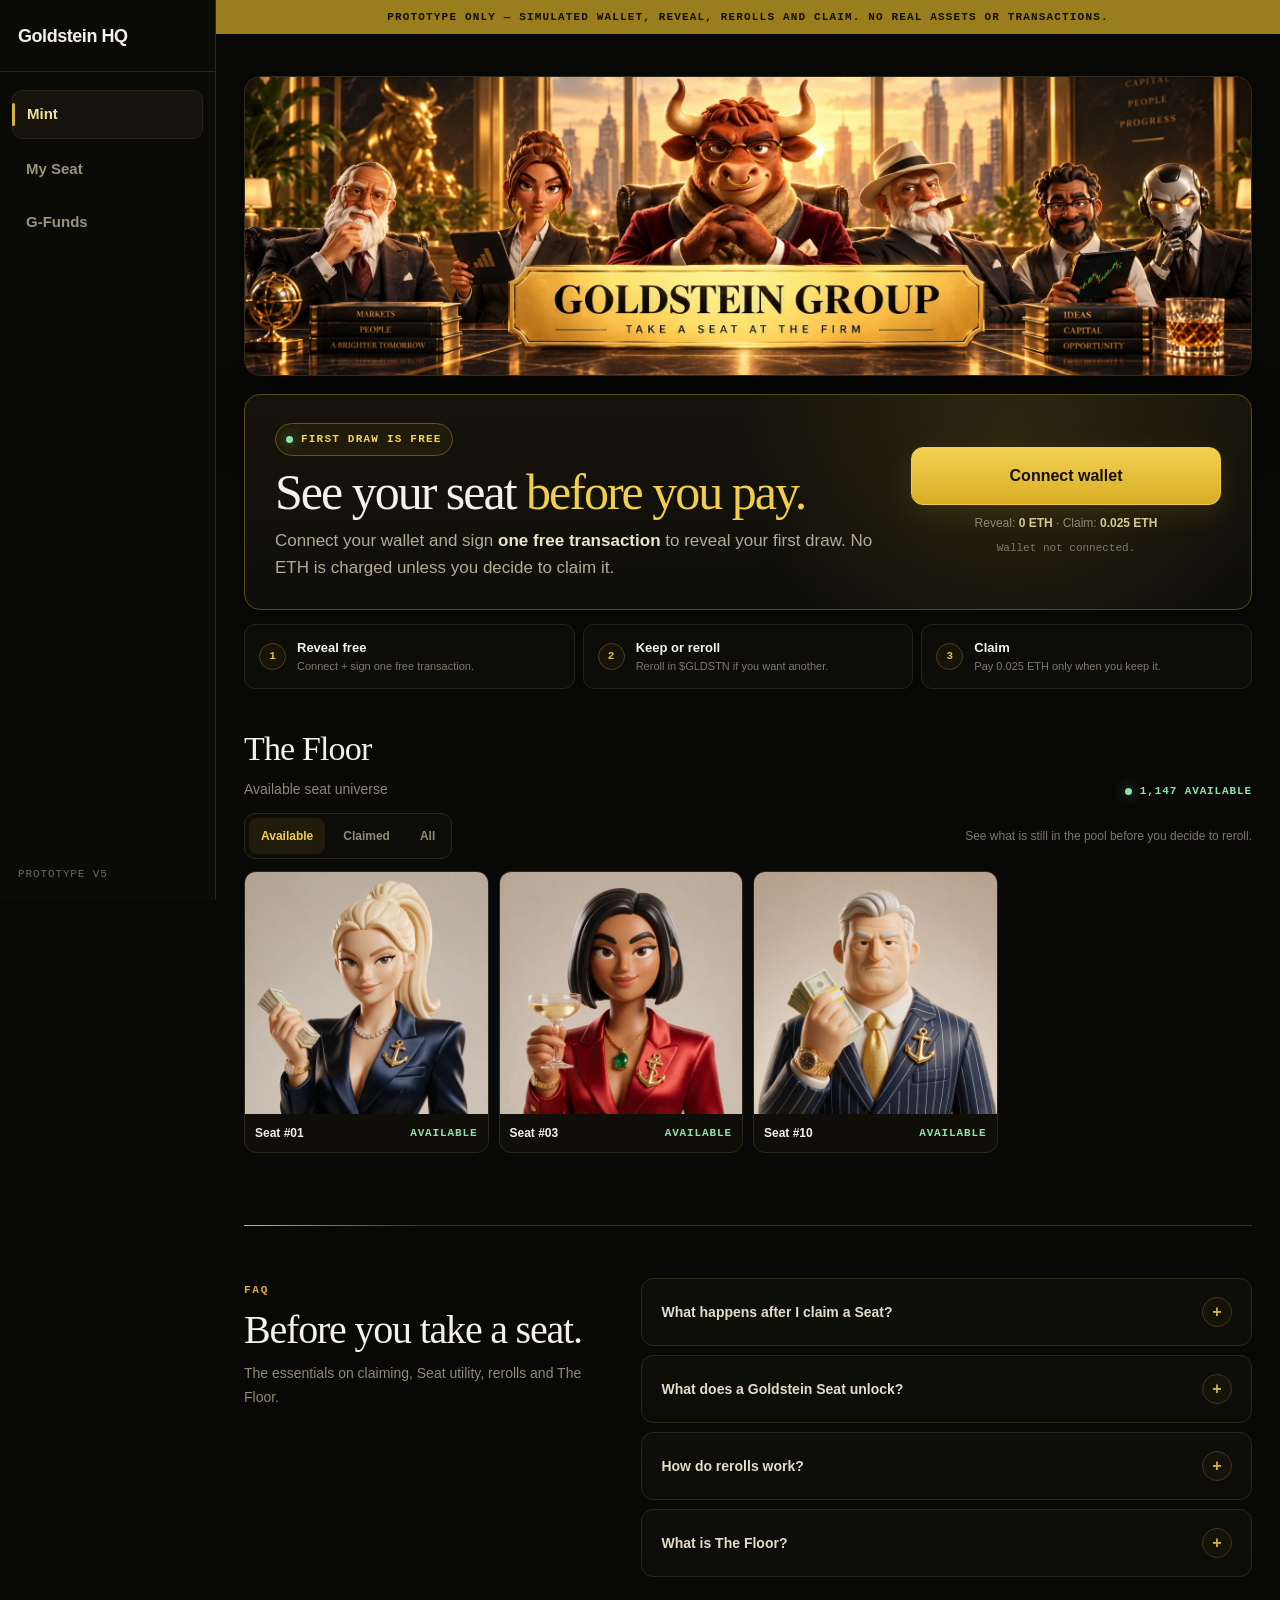
==== commit ff2f7511: "Add realistic mock data and improve site readability" ====
--- a/app.html
+++ b/app.html
@@ -16,10 +16,10 @@
 .focus{margin-top:18px;display:grid;grid-template-columns:minmax(0,1fr) auto;gap:26px;align-items:center;padding:28px 30px;border:1px solid #5a491c;border-radius:16px;background:radial-gradient(circle at 76% 18%,rgba(226,183,51,.12),transparent 34%),linear-gradient(180deg,#15130b,#0f0f0a);box-shadow:0 18px 60px rgba(0,0,0,.18)}.freePill{display:inline-flex;align-items:center;gap:8px;margin-bottom:12px;padding:7px 10px;border:1px solid #67531d;border-radius:999px;background:#211b0b;color:#f2d25c;font-size:11px;font-weight:850;letter-spacing:.11em;text-transform:uppercase}.freePill i{width:7px;height:7px;border-radius:50%;background:var(--green);box-shadow:0 0 13px rgba(143,227,170,.65)}.focus h1{margin:0 0 10px;font-size:50px;line-height:.98;font-weight:500;letter-spacing:-.04em}.focus h1 em{color:var(--gold2);font-style:normal}.focus p{max-width:690px;margin:0;color:#b4ab96;font-size:17px;line-height:1.6}.focus strong{color:#eee4cc}.focusAction{min-width:310px}.cta{width:100%;height:58px;border:1px solid #f1cc46;border-radius:12px;background:linear-gradient(#f4d152,#d8ad24);color:#130f02;font-size:16px;font-weight:900;box-shadow:0 9px 30px rgba(221,178,39,.12)}.cta:hover{filter:brightness(1.03)}.ctaSub{margin-top:9px;text-align:center;color:#8f8774;font-size:12px}.ctaSub strong{color:#d8c994}.walletState{margin-top:8px;text-align:center;color:#817968;font-size:11px}
 .flow{display:grid;grid-template-columns:repeat(3,1fr);gap:8px;margin:14px 0 34px}.step{display:flex;align-items:center;gap:11px;padding:13px 14px;border:1px solid #252116;border-radius:11px;background:#0c0c08}.stepNo{width:27px;height:27px;flex:0 0 auto;border-radius:50%;display:grid;place-items:center;border:1px solid #4f421b;color:#e6bf3c;background:#171309;font-size:11px;font-weight:850}.step b{display:block;font-size:13px}.step span{display:block;margin-top:1px;color:#817968;font-size:11px}
 .reveal{display:none;margin-bottom:36px}.reveal.show{display:block}.sectionHead{display:flex;justify-content:space-between;gap:22px;align-items:end;margin-bottom:13px}.sectionHead h2{margin:0;font-size:34px;font-weight:500;letter-spacing:-.025em}.sectionHead p{margin:5px 0 0;color:#8f8774;font-size:14px}.seatBadge{border:1px solid #55461d;background:#171309;color:#efca47;border-radius:999px;padding:10px 14px;font-size:11px;font-weight:850;letter-spacing:.07em;white-space:nowrap}.card{background:linear-gradient(180deg,#12110c,#0f0f0b);border:1px solid var(--line);border-radius:16px;overflow:hidden}.revealCard{display:grid;grid-template-columns:330px 1fr;box-shadow:0 16px 55px rgba(0,0,0,.17)}.seatVisual{min-height:350px;display:grid;place-items:center;background:radial-gradient(circle at 50% 30%,rgba(220,177,42,.17),transparent 46%);border-right:1px solid var(--line)}.seatOrb{width:230px;height:270px;border-radius:28px;background:linear-gradient(145deg,#c08a55,#684528);box-shadow:inset 0 0 0 8px #0b0b07,0 18px 55px rgba(0,0,0,.26);display:grid;place-items:center;color:#efe2bb;font-family:Georgia,serif;font-size:27px;text-align:center;padding:22px}.detail{padding:30px 32px}.assignment{color:var(--gold);font-size:11px;font-weight:850;letter-spacing:.16em;text-transform:uppercase}.detail h3{margin:7px 0 6px;font-size:43px;font-weight:500;letter-spacing:-.025em}.traits{color:#a19984;font-size:15px;margin-bottom:22px}.decision{display:grid;grid-template-columns:1fr 1fr;gap:10px;margin-top:18px}.decision button{min-height:58px;border-radius:11px;font-size:15px;font-weight:900}.reroll{border:1px solid #4a3c1c;background:#1a170e;color:#e2d7b9}.claim{border:1px solid #f1cc46;background:linear-gradient(#f2cf4b,#d8ad24);color:#130f02}.decisionNote{display:flex;justify-content:space-between;gap:14px;margin-top:10px;color:#817968;font-size:11px}.decisionNote strong{color:#bcae83}.held{margin-top:20px;padding:12px 13px;border:1px solid #35301e;border-radius:10px;background:#0c0c08;color:#9e9580;font-size:12px}.held b{color:#e5d9b8}
-.floor{margin-bottom:34px}.floorTop{display:flex;justify-content:space-between;gap:20px;align-items:end}.floorMeta{display:flex;gap:8px;align-items:center}.live{display:flex;align-items:center;gap:8px;color:var(--green);font-size:10px;font-weight:850;letter-spacing:.08em;text-transform:uppercase}.dot{width:7px;height:7px;border-radius:50%;background:var(--green);box-shadow:0 0 13px rgba(143,227,170,.65)}.floorTools{display:flex;align-items:center;gap:9px;flex-wrap:wrap;margin:13px 0 12px}.tabs{display:flex;gap:6px;padding:4px;border:1px solid #2b2719;border-radius:11px;background:#0c0c08}.tabs button{border:0;border-radius:8px;padding:9px 12px;background:transparent;color:#918974;font-size:12px;font-weight:800}.tabs button.active{background:#211b0c;color:#f0ce53}.floorHint{margin-left:auto;color:#7f7868;font-size:12px}.floorGrid{display:grid;grid-template-columns:repeat(4,1fr);gap:10px}.mini{overflow:hidden;border:1px solid var(--line);border-radius:12px;background:#0f0e09;transition:.16s}.mini:hover{transform:translateY(-2px);border-color:#4a3f23}.miniArt{aspect-ratio:1;background:radial-gradient(circle at 50% 35%,#b37a50 0 19%,transparent 20%),linear-gradient(135deg,#c3b09b,#786b5e);position:relative}.mini:nth-child(2n) .miniArt{background:radial-gradient(circle at 50% 35%,#876042 0 19%,transparent 20%),linear-gradient(135deg,#a89680,#62594f)}.mini:nth-child(3n) .miniArt{background:radial-gradient(circle at 50% 35%,#d0a77d 0 19%,transparent 20%),linear-gradient(135deg,#c9b6a2,#8a7866)}.mini.claimed{opacity:.52}.mini.claimed .miniArt:after{content:"CLAIMED";position:absolute;inset:0;display:grid;place-items:center;background:rgba(8,8,6,.48);color:#e5dbc0;font:850 11px/1 ui-monospace,SFMono-Regular,Menlo,monospace;letter-spacing:.12em}.miniBody{display:flex;justify-content:space-between;gap:8px;align-items:center;padding:10px}.mini b{display:block;font-size:12px}.mini small{font-size:9px;font-weight:850;text-transform:uppercase;letter-spacing:.08em}.mini.available small{color:var(--green)}.mini.claimed small{color:#c38c8f}.floorExplain{margin-top:11px;border:1px solid #272318;border-radius:11px;background:#0d0d09}.floorExplain summary{cursor:pointer;list-style:none;padding:13px 15px;color:#d9cfb6;font-size:13px;font-weight:800}.floorExplain summary::-webkit-details-marker{display:none}.floorExplain summary:after{content:"+";float:right;color:#c4a53e}.floorExplain[open] summary:after{content:"−"}.floorExplain p{margin:0;padding:0 15px 14px;color:#8e8672;font-size:13px;line-height:1.55}
+.floor{margin-bottom:34px}.floorTop{display:flex;justify-content:space-between;gap:20px;align-items:end}.floorMeta{display:flex;gap:8px;align-items:center}.live{display:flex;align-items:center;gap:8px;color:var(--green);font-size:11px;font-weight:850;letter-spacing:.08em;text-transform:uppercase}.dot{width:7px;height:7px;border-radius:50%;background:var(--green);box-shadow:0 0 13px rgba(143,227,170,.65)}.floorTools{display:flex;align-items:center;gap:9px;flex-wrap:wrap;margin:13px 0 12px}.tabs{display:flex;gap:6px;padding:4px;border:1px solid #2b2719;border-radius:11px;background:#0c0c08}.tabs button{border:0;border-radius:8px;padding:9px 12px;background:transparent;color:#918974;font-size:12px;font-weight:800}.tabs button.active{background:#211b0c;color:#f0ce53}.floorHint{margin-left:auto;color:#7f7868;font-size:12px}.floorGrid{display:grid;grid-template-columns:repeat(4,1fr);gap:10px}.mini{overflow:hidden;border:1px solid var(--line);border-radius:12px;background:#0f0e09;transition:.16s}.mini:hover{transform:translateY(-2px);border-color:#4a3f23}.miniArt{aspect-ratio:1;background:radial-gradient(circle at 50% 35%,#b37a50 0 19%,transparent 20%),linear-gradient(135deg,#c3b09b,#786b5e);position:relative}.mini:nth-child(2n) .miniArt{background:radial-gradient(circle at 50% 35%,#876042 0 19%,transparent 20%),linear-gradient(135deg,#a89680,#62594f)}.mini:nth-child(3n) .miniArt{background:radial-gradient(circle at 50% 35%,#d0a77d 0 19%,transparent 20%),linear-gradient(135deg,#c9b6a2,#8a7866)}.mini.claimed{opacity:.52}.mini.claimed .miniArt:after{content:"CLAIMED";position:absolute;inset:0;display:grid;place-items:center;background:rgba(8,8,6,.48);color:#e5dbc0;font:850 11px/1 ui-monospace,SFMono-Regular,Menlo,monospace;letter-spacing:.12em}.miniBody{display:flex;justify-content:space-between;gap:8px;align-items:center;padding:10px}.mini b{display:block;font-size:12px}.mini small{font-size:11px;font-weight:850;text-transform:uppercase;letter-spacing:.08em}.mini.available small{color:var(--green)}.mini.claimed small{color:#c38c8f}.floorExplain{margin-top:11px;border:1px solid #272318;border-radius:11px;background:#0d0d09}.floorExplain summary{cursor:pointer;list-style:none;padding:13px 15px;color:#d9cfb6;font-size:13px;font-weight:800}.floorExplain summary::-webkit-details-marker{display:none}.floorExplain summary:after{content:"+";float:right;color:#c4a53e}.floorExplain[open] summary:after{content:"−"}.floorExplain p{margin:0;padding:0 15px 14px;color:#8e8672;font-size:13px;line-height:1.55}
 .faqSection{position:relative;margin-top:72px;padding-top:52px;border-top:1px solid #3a321e}.faqSection:before{content:"";position:absolute;top:-1px;left:0;width:180px;height:1px;background:linear-gradient(90deg,var(--gold),transparent);box-shadow:0 0 24px rgba(216,180,63,.18)}.faqLayout{display:grid;grid-template-columns:minmax(240px,.72fr) minmax(0,1.28fr);gap:54px;align-items:start}.faqIntro{padding:4px 0}.faqEyebrow{margin-bottom:10px;color:var(--gold);font-size:11px;font-weight:850;letter-spacing:.16em;text-transform:uppercase}.faqIntro h2{margin:0 0 12px;font-size:40px;line-height:1.04;font-weight:500;letter-spacing:-.03em}.faqIntro p{margin:0;max-width:340px;color:#938a76;font-size:14px;line-height:1.65}.faqList{display:grid;gap:9px}.faqList details{border:1px solid #2a2619;border-radius:12px;background:linear-gradient(180deg,#0f0f0a,#0c0c08);transition:border-color .16s,background .16s}.faqList details:hover{border-color:#40371f}.faqList details[open]{border-color:#493d20;background:linear-gradient(180deg,#121008,#0d0c08)}.faqList summary{cursor:pointer;list-style:none;display:flex;align-items:center;justify-content:space-between;gap:18px;padding:18px 19px;color:#e4dcc7;font-size:14px;font-weight:850}.faqList summary::-webkit-details-marker{display:none}.faqList summary:after{content:"+";flex:0 0 auto;width:28px;height:28px;display:grid;place-items:center;border:1px solid #40351b;border-radius:50%;color:#d8b43f;background:#151208;font-size:16px;font-weight:600}.faqList details[open] summary:after{content:"−"}.faqAnswer{padding:0 56px 18px 19px;color:#9b927d;font-size:13px;line-height:1.65}.faqAnswer strong{color:#d9cfb4}.faqAnswer .costPath{display:inline-block;margin-top:9px;padding:7px 10px;border:1px solid #352e1b;border-radius:8px;background:#0a0a07;color:#cfb75d;font-size:11px;font-weight:800;letter-spacing:.03em}.toast{position:fixed;right:24px;bottom:24px;z-index:120;opacity:0;transform:translateY(9px);transition:.2s;padding:13px 15px;border:1px solid #4b401c;border-radius:11px;background:#15130c;color:#ddd4b9;font-size:13px}.toast.show{opacity:1;transform:none}
 @media(max-width:1050px){:root{--side:88px}.brand{justify-content:center;padding:0}.brand span,.nav a span{display:none}.nav a{text-align:center}.sideMeta{display:none}.shell{width:min(980px,calc(100% - 36px))}.focus{grid-template-columns:1fr}.focusAction{min-width:0}.floorGrid{grid-template-columns:repeat(3,1fr)}}
-@media(max-width:760px){:root{--side:0px}.sidebar{display:none}.prototype{left:0;font-size:9px;padding-inline:10px}main{margin-left:0}.shell{width:calc(100% - 24px);padding-top:12px}.hero{height:230px}.focus{padding:22px}.focus h1{font-size:40px}.focus p{font-size:15px}.flow{grid-template-columns:1fr}.revealCard{grid-template-columns:1fr}.seatVisual{border-right:0;border-bottom:1px solid var(--line);min-height:300px}.sectionHead,.floorTop{align-items:flex-start}.floorGrid{grid-template-columns:repeat(2,1fr)}.floorHint{width:100%;margin-left:0}.faqSection{margin-top:52px;padding-top:38px}.faqLayout{grid-template-columns:1fr;gap:24px}.faqIntro h2{font-size:34px}.faqIntro p{max-width:520px}}
+@media(max-width:760px){:root{--side:0px}.sidebar{display:none}.prototype{left:0;font-size:11px;padding-inline:10px}main{margin-left:0}.shell{width:calc(100% - 24px);padding-top:12px}.hero{height:230px}.focus{padding:22px}.focus h1{font-size:40px}.focus p{font-size:15px}.flow{grid-template-columns:1fr}.revealCard{grid-template-columns:1fr}.seatVisual{border-right:0;border-bottom:1px solid var(--line);min-height:300px}.sectionHead,.floorTop{align-items:flex-start}.floorGrid{grid-template-columns:repeat(2,1fr)}.floorHint{width:100%;margin-left:0}.faqSection{margin-top:52px;padding-top:38px}.faqLayout{grid-template-columns:1fr;gap:24px}.faqIntro h2{font-size:34px}.faqIntro p{max-width:520px}}
 @media(max-width:480px){.hero{height:190px}.focus{padding:19px 17px}.focus h1{font-size:35px}.sectionHead{display:grid}.detail{padding:24px 20px}.detail h3{font-size:36px}.decision{grid-template-columns:1fr}.decisionNote{display:grid}.floorGrid{grid-template-columns:repeat(2,1fr)}.floorTools{display:grid}.tabs{width:100%}.tabs button{flex:1}.floorHint{font-size:11px}.faqIntro h2{font-size:31px}.faqList summary{padding:16px;font-size:13px}.faqAnswer{padding:0 44px 16px 16px}}
 
 /* Goldstein monolith logo lockup */
@@ -45,7 +45,7 @@
   .nav a[href="/app/my-seat"]:after{content:"SEAT"}
 }
 @media(max-width:760px){
-  .prototype{position:static;min-height:32px;font-size:9px;padding-inline:10px}
+  .prototype{position:static;min-height:32px;font-size:11px;padding-inline:10px}
   .mobileBar{display:flex;position:sticky;top:0;z-index:97;height:62px;align-items:center;justify-content:space-between;padding:0 14px;border-bottom:1px solid var(--line);background:rgba(10,10,7,.96);backdrop-filter:blur(12px)}
   .mobileBrand{font-size:17px;font-weight:850;letter-spacing:-.02em}
   .mobileMenu{height:38px;padding:0 11px;border:1px solid #3c3420;border-radius:9px;background:#15130c;color:#d7cdb4;font-size:11px;font-weight:850}
@@ -59,7 +59,7 @@
 @media(max-width:1050px) and (min-width:761px){.nav a[href="/app/funds"]:after{content:"FUNDS"}}
 
 /* Rank evolution preview on the free Seat reveal */
-.mintSampleVisual{display:flex;flex-direction:column;gap:12px;padding:22px 14px}.mintArtWrap{position:relative;width:min(255px,92%)}.mintSeatArt{width:100%;height:auto;aspect-ratio:1/1;border-radius:18px;border:1px solid #6b5620;box-shadow:0 18px 55px rgba(0,0,0,.3),inset 0 0 0 5px #090906;transition:opacity .18s ease,transform .18s ease}.mintSeatArt.changing{opacity:.38;transform:scale(.985)}.mintRankBadge{position:absolute;left:10px;right:10px;bottom:10px;display:flex;justify-content:space-between;gap:8px;padding:8px 10px;border:1px solid rgba(234,197,64,.35);border-radius:8px;background:rgba(7,7,5,.82);color:#9b9072;font-size:8px;letter-spacing:.11em;text-transform:uppercase}.mintRankBadge strong{color:#f0cf58}.mintRankStrip{width:min(282px,100%);display:grid;grid-template-columns:repeat(3,1fr);gap:5px}.mintRankChip{height:29px;border:1px solid #2d281a;border-radius:7px;background:#0d0d09;color:#726a59;font-size:8px;font-weight:850;letter-spacing:.06em;text-transform:uppercase}.mintRankChip.active{border-color:#65521d;background:#171309;color:#edcb52}.mintRankHint{color:#756d5d;font-size:8px;letter-spacing:.08em;text-transform:uppercase}.fallbackSeatOrb{display:grid;place-items:center;color:#efe2bb;font-family:Georgia,serif;font-size:27px;text-align:center;padding:22px;background:linear-gradient(145deg,#c08a55,#684528)!important;background-image:none!important}.fallbackMode~.mintRankStrip,.fallbackMode~.mintRankHint{display:none}
+.mintSampleVisual{display:flex;flex-direction:column;gap:12px;padding:22px 14px}.mintArtWrap{position:relative;width:min(255px,92%)}.mintSeatArt{width:100%;height:auto;aspect-ratio:1/1;border-radius:18px;border:1px solid #6b5620;box-shadow:0 18px 55px rgba(0,0,0,.3),inset 0 0 0 5px #090906;transition:opacity .18s ease,transform .18s ease}.mintSeatArt.changing{opacity:.38;transform:scale(.985)}.mintRankBadge{position:absolute;left:10px;right:10px;bottom:10px;display:flex;justify-content:space-between;gap:8px;padding:8px 10px;border:1px solid rgba(234,197,64,.35);border-radius:8px;background:rgba(7,7,5,.82);color:#9b9072;font-size:11px;letter-spacing:.11em;text-transform:uppercase}.mintRankBadge strong{color:#f0cf58}.mintRankStrip{width:min(282px,100%);display:grid;grid-template-columns:repeat(3,1fr);gap:5px}.mintRankChip{height:29px;border:1px solid #2d281a;border-radius:7px;background:#0d0d09;color:#726a59;font-size:11px;font-weight:850;letter-spacing:.06em;text-transform:uppercase}.mintRankChip.active{border-color:#65521d;background:#171309;color:#edcb52}.mintRankHint{color:#756d5d;font-size:11px;letter-spacing:.08em;text-transform:uppercase}.fallbackSeatOrb{display:grid;place-items:center;color:#efe2bb;font-family:Georgia,serif;font-size:27px;text-align:center;padding:22px;background:linear-gradient(145deg,#c08a55,#684528)!important;background-image:none!important}.fallbackMode~.mintRankStrip,.fallbackMode~.mintRankHint{display:none}
 @media(max-width:760px){.mintSampleVisual{min-height:320px}.mintArtWrap{width:min(285px,88vw)}}
 
 
@@ -70,8 +70,12 @@
 .mini:hover .miniArt img{transform:scale(1.035)}
 .mini.claimed .miniArt:after{z-index:2}
 .mini.houseManager{opacity:.86;border-color:#4b3f22}
-.mini.houseManager .miniArt:after{content:"HOUSE MANAGER";position:absolute;inset:auto 8px 8px 8px;display:block;padding:7px 8px;border:1px solid rgba(224,185,54,.34);border-radius:7px;background:rgba(7,7,5,.82);color:#edcb57;text-align:center;font:850 8px/1 ui-monospace,SFMono-Regular,Menlo,monospace;letter-spacing:.1em}
+.mini.houseManager .miniArt:after{content:"HOUSE MANAGER";position:absolute;inset:auto 8px 8px 8px;display:block;padding:7px 8px;border:1px solid rgba(224,185,54,.34);border-radius:7px;background:rgba(7,7,5,.82);color:#edcb57;text-align:center;font:850 11px/1 ui-monospace,SFMono-Regular,Menlo,monospace;letter-spacing:.1em}
 .mini.houseManager small{color:#d4b74f!important}
+
+
+/* Site-wide type floor v4 */
+html{-webkit-text-size-adjust:100%;text-size-adjust:100%}
 
 </style>
 </head>
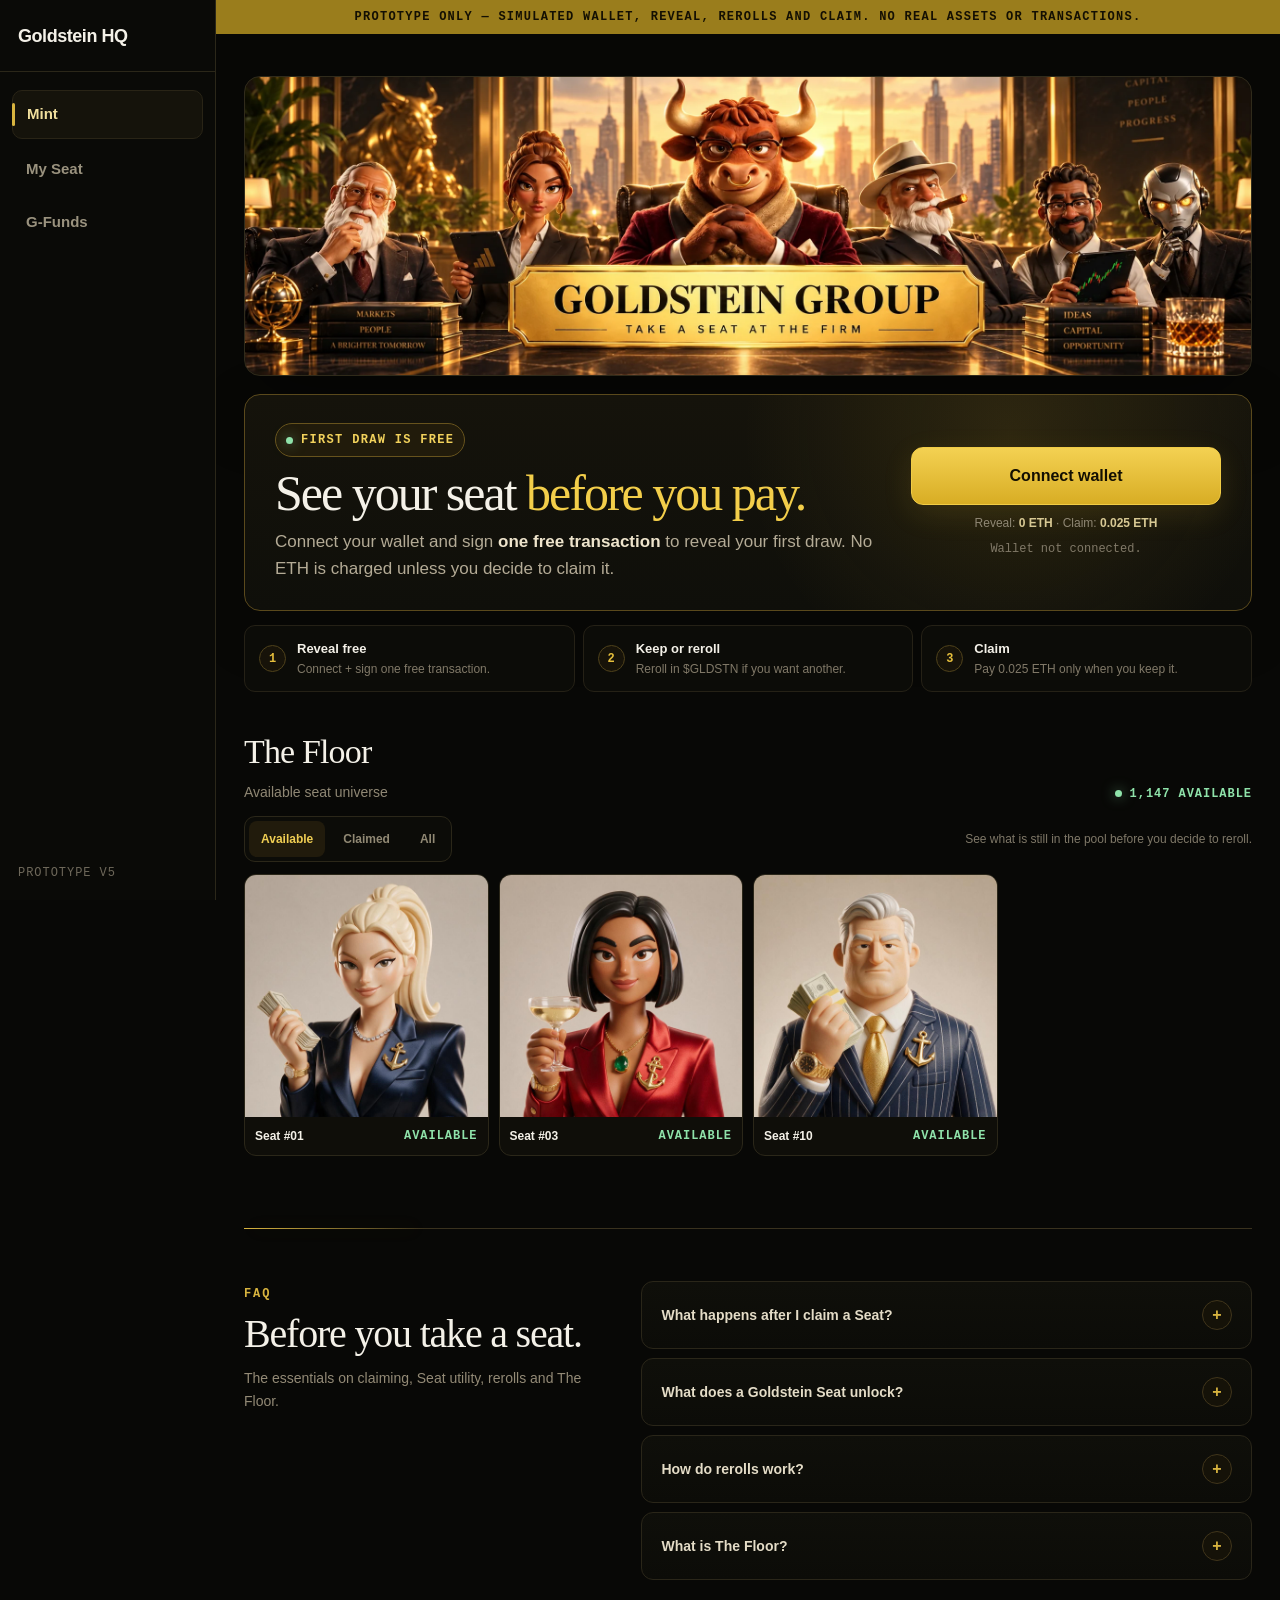
==== commit 1cc57e16: "Finish mock market data and raise site type floor" ====
--- a/app.html
+++ b/app.html
@@ -11,16 +11,16 @@
 <style>
 :root{--bg:#080806;--panel:#11100b;--panel2:#0d0c09;--line:#2b2719;--line2:#40371f;--gold:#d8b43f;--gold2:#f3ce4a;--text:#f4f1e8;--muted:#aaa28d;--soft:#7f7868;--green:#8fe3aa;--red:#f19a9f;--side:216px;--shadow:0 24px 80px rgba(0,0,0,.28)}
 *{box-sizing:border-box}html{scroll-behavior:smooth;background:var(--bg)}body{margin:0;background:var(--bg);color:var(--text);font-family:Inter,ui-sans-serif,-apple-system,BlinkMacSystemFont,"Segoe UI",sans-serif;font-size:16px;line-height:1.5}button,a{font:inherit}button{cursor:pointer}.mono{font-family:ui-monospace,SFMono-Regular,Menlo,Monaco,Consolas,monospace}h1,h2,h3{font-family:Georgia,"Times New Roman",serif}
-.prototype{position:fixed;z-index:80;left:var(--side);right:0;top:0;min-height:34px;padding:7px 18px;display:flex;align-items:center;justify-content:center;background:#9a7d1c;color:#130f03;font-size:11px;font-weight:800;letter-spacing:.105em;text-transform:uppercase;text-align:center}.sidebar{position:fixed;z-index:90;left:0;top:0;bottom:0;width:var(--side);background:#0a0a07;border-right:1px solid var(--line);display:flex;flex-direction:column}.brand{height:72px;display:flex;align-items:center;gap:11px;padding:0 18px;border-bottom:1px solid var(--line);font-weight:850;font-size:17px}.brand img{width:35px;height:35px;object-fit:contain}.nav{padding:18px 12px;display:grid;gap:7px}.nav a{position:relative;color:#9a927e;text-decoration:none;padding:12px 14px;border-radius:10px;font-size:15px;font-weight:650}.nav a:hover{background:#111008;color:#e6dfca}.nav a.active{background:#15130b;color:#f0df9d;border:1px solid #292416}.nav a.active:before{content:"";position:absolute;left:-1px;top:12px;bottom:12px;width:3px;border-radius:4px;background:var(--gold)}.sideMeta{margin-top:auto;padding:0 18px 18px;color:#6e685a;font-size:11px;letter-spacing:.08em;text-transform:uppercase}
+.prototype{position:fixed;z-index:80;left:var(--side);right:0;top:0;min-height:34px;padding:7px 18px;display:flex;align-items:center;justify-content:center;background:#9a7d1c;color:#130f03;font-size:12px;font-weight:800;letter-spacing:.105em;text-transform:uppercase;text-align:center}.sidebar{position:fixed;z-index:90;left:0;top:0;bottom:0;width:var(--side);background:#0a0a07;border-right:1px solid var(--line);display:flex;flex-direction:column}.brand{height:72px;display:flex;align-items:center;gap:11px;padding:0 18px;border-bottom:1px solid var(--line);font-weight:850;font-size:17px}.brand img{width:35px;height:35px;object-fit:contain}.nav{padding:18px 12px;display:grid;gap:7px}.nav a{position:relative;color:#9a927e;text-decoration:none;padding:12px 14px;border-radius:10px;font-size:15px;font-weight:650}.nav a:hover{background:#111008;color:#e6dfca}.nav a.active{background:#15130b;color:#f0df9d;border:1px solid #292416}.nav a.active:before{content:"";position:absolute;left:-1px;top:12px;bottom:12px;width:3px;border-radius:4px;background:var(--gold)}.sideMeta{margin-top:auto;padding:0 18px 18px;color:#6e685a;font-size:12px;letter-spacing:.08em;text-transform:uppercase}
 main{margin-left:var(--side);padding-top:34px}.shell{width:min(1160px,calc(100% - 56px));margin:0 auto;padding:18px 0 72px}.hero{height:300px;border:1px solid #302b1b;border-radius:16px;background:#0a0a07 url('/assets/goldstein-hero.webp') center/cover no-repeat;box-shadow:var(--shadow)}
-.focus{margin-top:18px;display:grid;grid-template-columns:minmax(0,1fr) auto;gap:26px;align-items:center;padding:28px 30px;border:1px solid #5a491c;border-radius:16px;background:radial-gradient(circle at 76% 18%,rgba(226,183,51,.12),transparent 34%),linear-gradient(180deg,#15130b,#0f0f0a);box-shadow:0 18px 60px rgba(0,0,0,.18)}.freePill{display:inline-flex;align-items:center;gap:8px;margin-bottom:12px;padding:7px 10px;border:1px solid #67531d;border-radius:999px;background:#211b0b;color:#f2d25c;font-size:11px;font-weight:850;letter-spacing:.11em;text-transform:uppercase}.freePill i{width:7px;height:7px;border-radius:50%;background:var(--green);box-shadow:0 0 13px rgba(143,227,170,.65)}.focus h1{margin:0 0 10px;font-size:50px;line-height:.98;font-weight:500;letter-spacing:-.04em}.focus h1 em{color:var(--gold2);font-style:normal}.focus p{max-width:690px;margin:0;color:#b4ab96;font-size:17px;line-height:1.6}.focus strong{color:#eee4cc}.focusAction{min-width:310px}.cta{width:100%;height:58px;border:1px solid #f1cc46;border-radius:12px;background:linear-gradient(#f4d152,#d8ad24);color:#130f02;font-size:16px;font-weight:900;box-shadow:0 9px 30px rgba(221,178,39,.12)}.cta:hover{filter:brightness(1.03)}.ctaSub{margin-top:9px;text-align:center;color:#8f8774;font-size:12px}.ctaSub strong{color:#d8c994}.walletState{margin-top:8px;text-align:center;color:#817968;font-size:11px}
-.flow{display:grid;grid-template-columns:repeat(3,1fr);gap:8px;margin:14px 0 34px}.step{display:flex;align-items:center;gap:11px;padding:13px 14px;border:1px solid #252116;border-radius:11px;background:#0c0c08}.stepNo{width:27px;height:27px;flex:0 0 auto;border-radius:50%;display:grid;place-items:center;border:1px solid #4f421b;color:#e6bf3c;background:#171309;font-size:11px;font-weight:850}.step b{display:block;font-size:13px}.step span{display:block;margin-top:1px;color:#817968;font-size:11px}
-.reveal{display:none;margin-bottom:36px}.reveal.show{display:block}.sectionHead{display:flex;justify-content:space-between;gap:22px;align-items:end;margin-bottom:13px}.sectionHead h2{margin:0;font-size:34px;font-weight:500;letter-spacing:-.025em}.sectionHead p{margin:5px 0 0;color:#8f8774;font-size:14px}.seatBadge{border:1px solid #55461d;background:#171309;color:#efca47;border-radius:999px;padding:10px 14px;font-size:11px;font-weight:850;letter-spacing:.07em;white-space:nowrap}.card{background:linear-gradient(180deg,#12110c,#0f0f0b);border:1px solid var(--line);border-radius:16px;overflow:hidden}.revealCard{display:grid;grid-template-columns:330px 1fr;box-shadow:0 16px 55px rgba(0,0,0,.17)}.seatVisual{min-height:350px;display:grid;place-items:center;background:radial-gradient(circle at 50% 30%,rgba(220,177,42,.17),transparent 46%);border-right:1px solid var(--line)}.seatOrb{width:230px;height:270px;border-radius:28px;background:linear-gradient(145deg,#c08a55,#684528);box-shadow:inset 0 0 0 8px #0b0b07,0 18px 55px rgba(0,0,0,.26);display:grid;place-items:center;color:#efe2bb;font-family:Georgia,serif;font-size:27px;text-align:center;padding:22px}.detail{padding:30px 32px}.assignment{color:var(--gold);font-size:11px;font-weight:850;letter-spacing:.16em;text-transform:uppercase}.detail h3{margin:7px 0 6px;font-size:43px;font-weight:500;letter-spacing:-.025em}.traits{color:#a19984;font-size:15px;margin-bottom:22px}.decision{display:grid;grid-template-columns:1fr 1fr;gap:10px;margin-top:18px}.decision button{min-height:58px;border-radius:11px;font-size:15px;font-weight:900}.reroll{border:1px solid #4a3c1c;background:#1a170e;color:#e2d7b9}.claim{border:1px solid #f1cc46;background:linear-gradient(#f2cf4b,#d8ad24);color:#130f02}.decisionNote{display:flex;justify-content:space-between;gap:14px;margin-top:10px;color:#817968;font-size:11px}.decisionNote strong{color:#bcae83}.held{margin-top:20px;padding:12px 13px;border:1px solid #35301e;border-radius:10px;background:#0c0c08;color:#9e9580;font-size:12px}.held b{color:#e5d9b8}
-.floor{margin-bottom:34px}.floorTop{display:flex;justify-content:space-between;gap:20px;align-items:end}.floorMeta{display:flex;gap:8px;align-items:center}.live{display:flex;align-items:center;gap:8px;color:var(--green);font-size:11px;font-weight:850;letter-spacing:.08em;text-transform:uppercase}.dot{width:7px;height:7px;border-radius:50%;background:var(--green);box-shadow:0 0 13px rgba(143,227,170,.65)}.floorTools{display:flex;align-items:center;gap:9px;flex-wrap:wrap;margin:13px 0 12px}.tabs{display:flex;gap:6px;padding:4px;border:1px solid #2b2719;border-radius:11px;background:#0c0c08}.tabs button{border:0;border-radius:8px;padding:9px 12px;background:transparent;color:#918974;font-size:12px;font-weight:800}.tabs button.active{background:#211b0c;color:#f0ce53}.floorHint{margin-left:auto;color:#7f7868;font-size:12px}.floorGrid{display:grid;grid-template-columns:repeat(4,1fr);gap:10px}.mini{overflow:hidden;border:1px solid var(--line);border-radius:12px;background:#0f0e09;transition:.16s}.mini:hover{transform:translateY(-2px);border-color:#4a3f23}.miniArt{aspect-ratio:1;background:radial-gradient(circle at 50% 35%,#b37a50 0 19%,transparent 20%),linear-gradient(135deg,#c3b09b,#786b5e);position:relative}.mini:nth-child(2n) .miniArt{background:radial-gradient(circle at 50% 35%,#876042 0 19%,transparent 20%),linear-gradient(135deg,#a89680,#62594f)}.mini:nth-child(3n) .miniArt{background:radial-gradient(circle at 50% 35%,#d0a77d 0 19%,transparent 20%),linear-gradient(135deg,#c9b6a2,#8a7866)}.mini.claimed{opacity:.52}.mini.claimed .miniArt:after{content:"CLAIMED";position:absolute;inset:0;display:grid;place-items:center;background:rgba(8,8,6,.48);color:#e5dbc0;font:850 11px/1 ui-monospace,SFMono-Regular,Menlo,monospace;letter-spacing:.12em}.miniBody{display:flex;justify-content:space-between;gap:8px;align-items:center;padding:10px}.mini b{display:block;font-size:12px}.mini small{font-size:11px;font-weight:850;text-transform:uppercase;letter-spacing:.08em}.mini.available small{color:var(--green)}.mini.claimed small{color:#c38c8f}.floorExplain{margin-top:11px;border:1px solid #272318;border-radius:11px;background:#0d0d09}.floorExplain summary{cursor:pointer;list-style:none;padding:13px 15px;color:#d9cfb6;font-size:13px;font-weight:800}.floorExplain summary::-webkit-details-marker{display:none}.floorExplain summary:after{content:"+";float:right;color:#c4a53e}.floorExplain[open] summary:after{content:"−"}.floorExplain p{margin:0;padding:0 15px 14px;color:#8e8672;font-size:13px;line-height:1.55}
-.faqSection{position:relative;margin-top:72px;padding-top:52px;border-top:1px solid #3a321e}.faqSection:before{content:"";position:absolute;top:-1px;left:0;width:180px;height:1px;background:linear-gradient(90deg,var(--gold),transparent);box-shadow:0 0 24px rgba(216,180,63,.18)}.faqLayout{display:grid;grid-template-columns:minmax(240px,.72fr) minmax(0,1.28fr);gap:54px;align-items:start}.faqIntro{padding:4px 0}.faqEyebrow{margin-bottom:10px;color:var(--gold);font-size:11px;font-weight:850;letter-spacing:.16em;text-transform:uppercase}.faqIntro h2{margin:0 0 12px;font-size:40px;line-height:1.04;font-weight:500;letter-spacing:-.03em}.faqIntro p{margin:0;max-width:340px;color:#938a76;font-size:14px;line-height:1.65}.faqList{display:grid;gap:9px}.faqList details{border:1px solid #2a2619;border-radius:12px;background:linear-gradient(180deg,#0f0f0a,#0c0c08);transition:border-color .16s,background .16s}.faqList details:hover{border-color:#40371f}.faqList details[open]{border-color:#493d20;background:linear-gradient(180deg,#121008,#0d0c08)}.faqList summary{cursor:pointer;list-style:none;display:flex;align-items:center;justify-content:space-between;gap:18px;padding:18px 19px;color:#e4dcc7;font-size:14px;font-weight:850}.faqList summary::-webkit-details-marker{display:none}.faqList summary:after{content:"+";flex:0 0 auto;width:28px;height:28px;display:grid;place-items:center;border:1px solid #40351b;border-radius:50%;color:#d8b43f;background:#151208;font-size:16px;font-weight:600}.faqList details[open] summary:after{content:"−"}.faqAnswer{padding:0 56px 18px 19px;color:#9b927d;font-size:13px;line-height:1.65}.faqAnswer strong{color:#d9cfb4}.faqAnswer .costPath{display:inline-block;margin-top:9px;padding:7px 10px;border:1px solid #352e1b;border-radius:8px;background:#0a0a07;color:#cfb75d;font-size:11px;font-weight:800;letter-spacing:.03em}.toast{position:fixed;right:24px;bottom:24px;z-index:120;opacity:0;transform:translateY(9px);transition:.2s;padding:13px 15px;border:1px solid #4b401c;border-radius:11px;background:#15130c;color:#ddd4b9;font-size:13px}.toast.show{opacity:1;transform:none}
+.focus{margin-top:18px;display:grid;grid-template-columns:minmax(0,1fr) auto;gap:26px;align-items:center;padding:28px 30px;border:1px solid #5a491c;border-radius:16px;background:radial-gradient(circle at 76% 18%,rgba(226,183,51,.12),transparent 34%),linear-gradient(180deg,#15130b,#0f0f0a);box-shadow:0 18px 60px rgba(0,0,0,.18)}.freePill{display:inline-flex;align-items:center;gap:8px;margin-bottom:12px;padding:7px 10px;border:1px solid #67531d;border-radius:999px;background:#211b0b;color:#f2d25c;font-size:12px;font-weight:850;letter-spacing:.11em;text-transform:uppercase}.freePill i{width:7px;height:7px;border-radius:50%;background:var(--green);box-shadow:0 0 13px rgba(143,227,170,.65)}.focus h1{margin:0 0 10px;font-size:50px;line-height:.98;font-weight:500;letter-spacing:-.04em}.focus h1 em{color:var(--gold2);font-style:normal}.focus p{max-width:690px;margin:0;color:#b4ab96;font-size:17px;line-height:1.6}.focus strong{color:#eee4cc}.focusAction{min-width:310px}.cta{width:100%;height:58px;border:1px solid #f1cc46;border-radius:12px;background:linear-gradient(#f4d152,#d8ad24);color:#130f02;font-size:16px;font-weight:900;box-shadow:0 9px 30px rgba(221,178,39,.12)}.cta:hover{filter:brightness(1.03)}.ctaSub{margin-top:9px;text-align:center;color:#8f8774;font-size:12px}.ctaSub strong{color:#d8c994}.walletState{margin-top:8px;text-align:center;color:#817968;font-size:12px}
+.flow{display:grid;grid-template-columns:repeat(3,1fr);gap:8px;margin:14px 0 34px}.step{display:flex;align-items:center;gap:11px;padding:13px 14px;border:1px solid #252116;border-radius:11px;background:#0c0c08}.stepNo{width:27px;height:27px;flex:0 0 auto;border-radius:50%;display:grid;place-items:center;border:1px solid #4f421b;color:#e6bf3c;background:#171309;font-size:12px;font-weight:850}.step b{display:block;font-size:13px}.step span{display:block;margin-top:1px;color:#817968;font-size:12px}
+.reveal{display:none;margin-bottom:36px}.reveal.show{display:block}.sectionHead{display:flex;justify-content:space-between;gap:22px;align-items:end;margin-bottom:13px}.sectionHead h2{margin:0;font-size:34px;font-weight:500;letter-spacing:-.025em}.sectionHead p{margin:5px 0 0;color:#8f8774;font-size:14px}.seatBadge{border:1px solid #55461d;background:#171309;color:#efca47;border-radius:999px;padding:10px 14px;font-size:12px;font-weight:850;letter-spacing:.07em;white-space:nowrap}.card{background:linear-gradient(180deg,#12110c,#0f0f0b);border:1px solid var(--line);border-radius:16px;overflow:hidden}.revealCard{display:grid;grid-template-columns:330px 1fr;box-shadow:0 16px 55px rgba(0,0,0,.17)}.seatVisual{min-height:350px;display:grid;place-items:center;background:radial-gradient(circle at 50% 30%,rgba(220,177,42,.17),transparent 46%);border-right:1px solid var(--line)}.seatOrb{width:230px;height:270px;border-radius:28px;background:linear-gradient(145deg,#c08a55,#684528);box-shadow:inset 0 0 0 8px #0b0b07,0 18px 55px rgba(0,0,0,.26);display:grid;place-items:center;color:#efe2bb;font-family:Georgia,serif;font-size:27px;text-align:center;padding:22px}.detail{padding:30px 32px}.assignment{color:var(--gold);font-size:12px;font-weight:850;letter-spacing:.16em;text-transform:uppercase}.detail h3{margin:7px 0 6px;font-size:43px;font-weight:500;letter-spacing:-.025em}.traits{color:#a19984;font-size:15px;margin-bottom:22px}.decision{display:grid;grid-template-columns:1fr 1fr;gap:10px;margin-top:18px}.decision button{min-height:58px;border-radius:11px;font-size:15px;font-weight:900}.reroll{border:1px solid #4a3c1c;background:#1a170e;color:#e2d7b9}.claim{border:1px solid #f1cc46;background:linear-gradient(#f2cf4b,#d8ad24);color:#130f02}.decisionNote{display:flex;justify-content:space-between;gap:14px;margin-top:10px;color:#817968;font-size:12px}.decisionNote strong{color:#bcae83}.held{margin-top:20px;padding:12px 13px;border:1px solid #35301e;border-radius:10px;background:#0c0c08;color:#9e9580;font-size:12px}.held b{color:#e5d9b8}
+.floor{margin-bottom:34px}.floorTop{display:flex;justify-content:space-between;gap:20px;align-items:end}.floorMeta{display:flex;gap:8px;align-items:center}.live{display:flex;align-items:center;gap:8px;color:var(--green);font-size:12px;font-weight:850;letter-spacing:.08em;text-transform:uppercase}.dot{width:7px;height:7px;border-radius:50%;background:var(--green);box-shadow:0 0 13px rgba(143,227,170,.65)}.floorTools{display:flex;align-items:center;gap:9px;flex-wrap:wrap;margin:13px 0 12px}.tabs{display:flex;gap:6px;padding:4px;border:1px solid #2b2719;border-radius:11px;background:#0c0c08}.tabs button{border:0;border-radius:8px;padding:9px 12px;background:transparent;color:#918974;font-size:12px;font-weight:800}.tabs button.active{background:#211b0c;color:#f0ce53}.floorHint{margin-left:auto;color:#7f7868;font-size:12px}.floorGrid{display:grid;grid-template-columns:repeat(4,1fr);gap:10px}.mini{overflow:hidden;border:1px solid var(--line);border-radius:12px;background:#0f0e09;transition:.16s}.mini:hover{transform:translateY(-2px);border-color:#4a3f23}.miniArt{aspect-ratio:1;background:radial-gradient(circle at 50% 35%,#b37a50 0 19%,transparent 20%),linear-gradient(135deg,#c3b09b,#786b5e);position:relative}.mini:nth-child(2n) .miniArt{background:radial-gradient(circle at 50% 35%,#876042 0 19%,transparent 20%),linear-gradient(135deg,#a89680,#62594f)}.mini:nth-child(3n) .miniArt{background:radial-gradient(circle at 50% 35%,#d0a77d 0 19%,transparent 20%),linear-gradient(135deg,#c9b6a2,#8a7866)}.mini.claimed{opacity:.52}.mini.claimed .miniArt:after{content:"CLAIMED";position:absolute;inset:0;display:grid;place-items:center;background:rgba(8,8,6,.48);color:#e5dbc0;font:850 12px/1 ui-monospace,SFMono-Regular,Menlo,monospace;letter-spacing:.12em}.miniBody{display:flex;justify-content:space-between;gap:8px;align-items:center;padding:10px}.mini b{display:block;font-size:12px}.mini small{font-size:12px;font-weight:850;text-transform:uppercase;letter-spacing:.08em}.mini.available small{color:var(--green)}.mini.claimed small{color:#c38c8f}.floorExplain{margin-top:11px;border:1px solid #272318;border-radius:11px;background:#0d0d09}.floorExplain summary{cursor:pointer;list-style:none;padding:13px 15px;color:#d9cfb6;font-size:13px;font-weight:800}.floorExplain summary::-webkit-details-marker{display:none}.floorExplain summary:after{content:"+";float:right;color:#c4a53e}.floorExplain[open] summary:after{content:"−"}.floorExplain p{margin:0;padding:0 15px 14px;color:#8e8672;font-size:13px;line-height:1.55}
+.faqSection{position:relative;margin-top:72px;padding-top:52px;border-top:1px solid #3a321e}.faqSection:before{content:"";position:absolute;top:-1px;left:0;width:180px;height:1px;background:linear-gradient(90deg,var(--gold),transparent);box-shadow:0 0 24px rgba(216,180,63,.18)}.faqLayout{display:grid;grid-template-columns:minmax(240px,.72fr) minmax(0,1.28fr);gap:54px;align-items:start}.faqIntro{padding:4px 0}.faqEyebrow{margin-bottom:10px;color:var(--gold);font-size:12px;font-weight:850;letter-spacing:.16em;text-transform:uppercase}.faqIntro h2{margin:0 0 12px;font-size:40px;line-height:1.04;font-weight:500;letter-spacing:-.03em}.faqIntro p{margin:0;max-width:340px;color:#938a76;font-size:14px;line-height:1.65}.faqList{display:grid;gap:9px}.faqList details{border:1px solid #2a2619;border-radius:12px;background:linear-gradient(180deg,#0f0f0a,#0c0c08);transition:border-color .16s,background .16s}.faqList details:hover{border-color:#40371f}.faqList details[open]{border-color:#493d20;background:linear-gradient(180deg,#121008,#0d0c08)}.faqList summary{cursor:pointer;list-style:none;display:flex;align-items:center;justify-content:space-between;gap:18px;padding:18px 19px;color:#e4dcc7;font-size:14px;font-weight:850}.faqList summary::-webkit-details-marker{display:none}.faqList summary:after{content:"+";flex:0 0 auto;width:28px;height:28px;display:grid;place-items:center;border:1px solid #40351b;border-radius:50%;color:#d8b43f;background:#151208;font-size:16px;font-weight:600}.faqList details[open] summary:after{content:"−"}.faqAnswer{padding:0 56px 18px 19px;color:#9b927d;font-size:13px;line-height:1.65}.faqAnswer strong{color:#d9cfb4}.faqAnswer .costPath{display:inline-block;margin-top:9px;padding:7px 10px;border:1px solid #352e1b;border-radius:8px;background:#0a0a07;color:#cfb75d;font-size:12px;font-weight:800;letter-spacing:.03em}.toast{position:fixed;right:24px;bottom:24px;z-index:120;opacity:0;transform:translateY(9px);transition:.2s;padding:13px 15px;border:1px solid #4b401c;border-radius:11px;background:#15130c;color:#ddd4b9;font-size:13px}.toast.show{opacity:1;transform:none}
 @media(max-width:1050px){:root{--side:88px}.brand{justify-content:center;padding:0}.brand span,.nav a span{display:none}.nav a{text-align:center}.sideMeta{display:none}.shell{width:min(980px,calc(100% - 36px))}.focus{grid-template-columns:1fr}.focusAction{min-width:0}.floorGrid{grid-template-columns:repeat(3,1fr)}}
-@media(max-width:760px){:root{--side:0px}.sidebar{display:none}.prototype{left:0;font-size:11px;padding-inline:10px}main{margin-left:0}.shell{width:calc(100% - 24px);padding-top:12px}.hero{height:230px}.focus{padding:22px}.focus h1{font-size:40px}.focus p{font-size:15px}.flow{grid-template-columns:1fr}.revealCard{grid-template-columns:1fr}.seatVisual{border-right:0;border-bottom:1px solid var(--line);min-height:300px}.sectionHead,.floorTop{align-items:flex-start}.floorGrid{grid-template-columns:repeat(2,1fr)}.floorHint{width:100%;margin-left:0}.faqSection{margin-top:52px;padding-top:38px}.faqLayout{grid-template-columns:1fr;gap:24px}.faqIntro h2{font-size:34px}.faqIntro p{max-width:520px}}
-@media(max-width:480px){.hero{height:190px}.focus{padding:19px 17px}.focus h1{font-size:35px}.sectionHead{display:grid}.detail{padding:24px 20px}.detail h3{font-size:36px}.decision{grid-template-columns:1fr}.decisionNote{display:grid}.floorGrid{grid-template-columns:repeat(2,1fr)}.floorTools{display:grid}.tabs{width:100%}.tabs button{flex:1}.floorHint{font-size:11px}.faqIntro h2{font-size:31px}.faqList summary{padding:16px;font-size:13px}.faqAnswer{padding:0 44px 16px 16px}}
+@media(max-width:760px){:root{--side:0px}.sidebar{display:none}.prototype{left:0;font-size:12px;padding-inline:10px}main{margin-left:0}.shell{width:calc(100% - 24px);padding-top:12px}.hero{height:230px}.focus{padding:22px}.focus h1{font-size:40px}.focus p{font-size:15px}.flow{grid-template-columns:1fr}.revealCard{grid-template-columns:1fr}.seatVisual{border-right:0;border-bottom:1px solid var(--line);min-height:300px}.sectionHead,.floorTop{align-items:flex-start}.floorGrid{grid-template-columns:repeat(2,1fr)}.floorHint{width:100%;margin-left:0}.faqSection{margin-top:52px;padding-top:38px}.faqLayout{grid-template-columns:1fr;gap:24px}.faqIntro h2{font-size:34px}.faqIntro p{max-width:520px}}
+@media(max-width:480px){.hero{height:190px}.focus{padding:19px 17px}.focus h1{font-size:35px}.sectionHead{display:grid}.detail{padding:24px 20px}.detail h3{font-size:36px}.decision{grid-template-columns:1fr}.decisionNote{display:grid}.floorGrid{grid-template-columns:repeat(2,1fr)}.floorTools{display:grid}.tabs{width:100%}.tabs button{flex:1}.floorHint{font-size:12px}.faqIntro h2{font-size:31px}.faqList summary{padding:16px;font-size:13px}.faqAnswer{padding:0 44px 16px 16px}}
 
 /* Goldstein monolith logo lockup */
 .brand{height:78px;justify-content:center;gap:0;padding:8px 14px;overflow:hidden}
@@ -45,10 +45,10 @@
   .nav a[href="/app/my-seat"]:after{content:"SEAT"}
 }
 @media(max-width:760px){
-  .prototype{position:static;min-height:32px;font-size:11px;padding-inline:10px}
+  .prototype{position:static;min-height:32px;font-size:12px;padding-inline:10px}
   .mobileBar{display:flex;position:sticky;top:0;z-index:97;height:62px;align-items:center;justify-content:space-between;padding:0 14px;border-bottom:1px solid var(--line);background:rgba(10,10,7,.96);backdrop-filter:blur(12px)}
   .mobileBrand{font-size:17px;font-weight:850;letter-spacing:-.02em}
-  .mobileMenu{height:38px;padding:0 11px;border:1px solid #3c3420;border-radius:9px;background:#15130c;color:#d7cdb4;font-size:11px;font-weight:850}
+  .mobileMenu{height:38px;padding:0 11px;border:1px solid #3c3420;border-radius:9px;background:#15130c;color:#d7cdb4;font-size:12px;font-weight:850}
   .mobileNav{display:none;position:fixed;z-index:96;top:62px;left:0;right:0;padding:9px 12px 13px;border-bottom:1px solid var(--line);background:#0b0b08;box-shadow:0 18px 40px rgba(0,0,0,.28)}
   .mobileNav.show{display:grid;gap:6px}
   .mobileNav a{padding:12px;border:1px solid #272318;border-radius:9px;color:#cfc5ac;text-decoration:none;font-size:13px;font-weight:800}
@@ -59,7 +59,7 @@
 @media(max-width:1050px) and (min-width:761px){.nav a[href="/app/funds"]:after{content:"FUNDS"}}
 
 /* Rank evolution preview on the free Seat reveal */
-.mintSampleVisual{display:flex;flex-direction:column;gap:12px;padding:22px 14px}.mintArtWrap{position:relative;width:min(255px,92%)}.mintSeatArt{width:100%;height:auto;aspect-ratio:1/1;border-radius:18px;border:1px solid #6b5620;box-shadow:0 18px 55px rgba(0,0,0,.3),inset 0 0 0 5px #090906;transition:opacity .18s ease,transform .18s ease}.mintSeatArt.changing{opacity:.38;transform:scale(.985)}.mintRankBadge{position:absolute;left:10px;right:10px;bottom:10px;display:flex;justify-content:space-between;gap:8px;padding:8px 10px;border:1px solid rgba(234,197,64,.35);border-radius:8px;background:rgba(7,7,5,.82);color:#9b9072;font-size:11px;letter-spacing:.11em;text-transform:uppercase}.mintRankBadge strong{color:#f0cf58}.mintRankStrip{width:min(282px,100%);display:grid;grid-template-columns:repeat(3,1fr);gap:5px}.mintRankChip{height:29px;border:1px solid #2d281a;border-radius:7px;background:#0d0d09;color:#726a59;font-size:11px;font-weight:850;letter-spacing:.06em;text-transform:uppercase}.mintRankChip.active{border-color:#65521d;background:#171309;color:#edcb52}.mintRankHint{color:#756d5d;font-size:11px;letter-spacing:.08em;text-transform:uppercase}.fallbackSeatOrb{display:grid;place-items:center;color:#efe2bb;font-family:Georgia,serif;font-size:27px;text-align:center;padding:22px;background:linear-gradient(145deg,#c08a55,#684528)!important;background-image:none!important}.fallbackMode~.mintRankStrip,.fallbackMode~.mintRankHint{display:none}
+.mintSampleVisual{display:flex;flex-direction:column;gap:12px;padding:22px 14px}.mintArtWrap{position:relative;width:min(255px,92%)}.mintSeatArt{width:100%;height:auto;aspect-ratio:1/1;border-radius:18px;border:1px solid #6b5620;box-shadow:0 18px 55px rgba(0,0,0,.3),inset 0 0 0 5px #090906;transition:opacity .18s ease,transform .18s ease}.mintSeatArt.changing{opacity:.38;transform:scale(.985)}.mintRankBadge{position:absolute;left:10px;right:10px;bottom:10px;display:flex;justify-content:space-between;gap:8px;padding:8px 10px;border:1px solid rgba(234,197,64,.35);border-radius:8px;background:rgba(7,7,5,.82);color:#9b9072;font-size:12px;letter-spacing:.11em;text-transform:uppercase}.mintRankBadge strong{color:#f0cf58}.mintRankStrip{width:min(282px,100%);display:grid;grid-template-columns:repeat(3,1fr);gap:5px}.mintRankChip{height:29px;border:1px solid #2d281a;border-radius:7px;background:#0d0d09;color:#726a59;font-size:12px;font-weight:850;letter-spacing:.06em;text-transform:uppercase}.mintRankChip.active{border-color:#65521d;background:#171309;color:#edcb52}.mintRankHint{color:#756d5d;font-size:12px;letter-spacing:.08em;text-transform:uppercase}.fallbackSeatOrb{display:grid;place-items:center;color:#efe2bb;font-family:Georgia,serif;font-size:27px;text-align:center;padding:22px;background:linear-gradient(145deg,#c08a55,#684528)!important;background-image:none!important}.fallbackMode~.mintRankStrip,.fallbackMode~.mintRankHint{display:none}
 @media(max-width:760px){.mintSampleVisual{min-height:320px}.mintArtWrap{width:min(285px,88vw)}}
 
 
@@ -70,7 +70,7 @@
 .mini:hover .miniArt img{transform:scale(1.035)}
 .mini.claimed .miniArt:after{z-index:2}
 .mini.houseManager{opacity:.86;border-color:#4b3f22}
-.mini.houseManager .miniArt:after{content:"HOUSE MANAGER";position:absolute;inset:auto 8px 8px 8px;display:block;padding:7px 8px;border:1px solid rgba(224,185,54,.34);border-radius:7px;background:rgba(7,7,5,.82);color:#edcb57;text-align:center;font:850 11px/1 ui-monospace,SFMono-Regular,Menlo,monospace;letter-spacing:.1em}
+.mini.houseManager .miniArt:after{content:"HOUSE MANAGER";position:absolute;inset:auto 8px 8px 8px;display:block;padding:7px 8px;border:1px solid rgba(224,185,54,.34);border-radius:7px;background:rgba(7,7,5,.82);color:#edcb57;text-align:center;font:850 12px/1 ui-monospace,SFMono-Regular,Menlo,monospace;letter-spacing:.1em}
 .mini.houseManager small{color:#d4b74f!important}
 
 
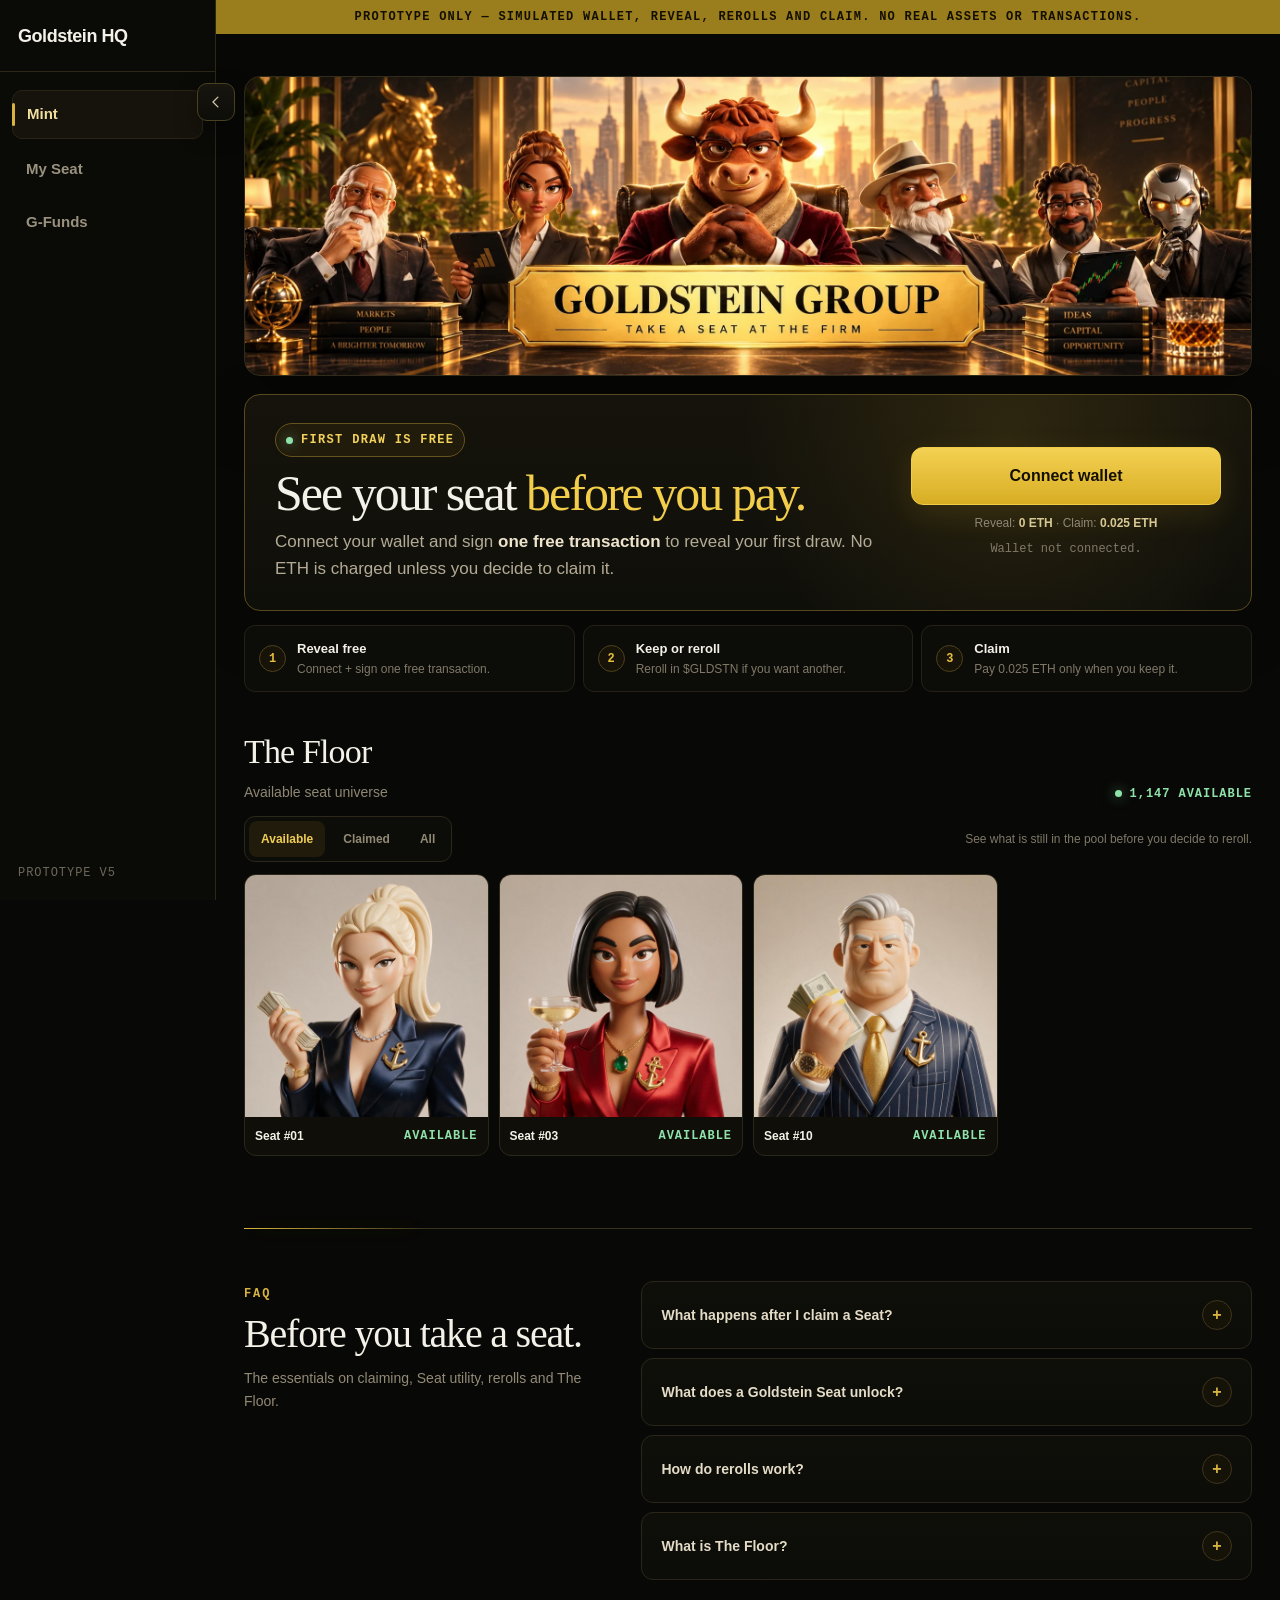
==== commit 98150a1b: "Add persistent collapsible app sidebar" ====
--- a/app.html
+++ b/app.html
@@ -4,10 +4,19 @@
 <meta charset="utf-8" />
 <meta name="viewport" content="width=device-width,initial-scale=1" />
 <meta name="theme-color" content="#080806" />
+<link rel="preload" href="/18.png" as="image" />
+<link rel="preload" href="/2_intern.png" as="image" />
 <title>Goldstein Group — Free Seat Reveal</title>
 <meta name="description" content="Goldstein Seat reveal and claim UX prototype." />
 <link rel="icon" href="/assets/goldstein-keystone.png" />
-<link rel="stylesheet" href="/assets/rank-sprite.css" />
+<script>
+/* Restore the desktop sidebar preference before first paint. */
+try {
+  if (localStorage.getItem('goldsteinSidebarCollapsed') === '1' && window.matchMedia('(min-width:761px)').matches) {
+    document.documentElement.classList.add('sidebarCollapsed');
+  }
+} catch (e) {}
+</script>
 <style>
 :root{--bg:#080806;--panel:#11100b;--panel2:#0d0c09;--line:#2b2719;--line2:#40371f;--gold:#d8b43f;--gold2:#f3ce4a;--text:#f4f1e8;--muted:#aaa28d;--soft:#7f7868;--green:#8fe3aa;--red:#f19a9f;--side:216px;--shadow:0 24px 80px rgba(0,0,0,.28)}
 *{box-sizing:border-box}html{scroll-behavior:smooth;background:var(--bg)}body{margin:0;background:var(--bg);color:var(--text);font-family:Inter,ui-sans-serif,-apple-system,BlinkMacSystemFont,"Segoe UI",sans-serif;font-size:16px;line-height:1.5}button,a{font:inherit}button{cursor:pointer}.mono{font-family:ui-monospace,SFMono-Regular,Menlo,Monaco,Consolas,monospace}h1,h2,h3{font-family:Georgia,"Times New Roman",serif}
@@ -59,7 +68,7 @@
 @media(max-width:1050px) and (min-width:761px){.nav a[href="/app/funds"]:after{content:"FUNDS"}}
 
 /* Rank evolution preview on the free Seat reveal */
-.mintSampleVisual{display:flex;flex-direction:column;gap:12px;padding:22px 14px}.mintArtWrap{position:relative;width:min(255px,92%)}.mintSeatArt{width:100%;height:auto;aspect-ratio:1/1;border-radius:18px;border:1px solid #6b5620;box-shadow:0 18px 55px rgba(0,0,0,.3),inset 0 0 0 5px #090906;transition:opacity .18s ease,transform .18s ease}.mintSeatArt.changing{opacity:.38;transform:scale(.985)}.mintRankBadge{position:absolute;left:10px;right:10px;bottom:10px;display:flex;justify-content:space-between;gap:8px;padding:8px 10px;border:1px solid rgba(234,197,64,.35);border-radius:8px;background:rgba(7,7,5,.82);color:#9b9072;font-size:12px;letter-spacing:.11em;text-transform:uppercase}.mintRankBadge strong{color:#f0cf58}.mintRankStrip{width:min(282px,100%);display:grid;grid-template-columns:repeat(3,1fr);gap:5px}.mintRankChip{height:29px;border:1px solid #2d281a;border-radius:7px;background:#0d0d09;color:#726a59;font-size:12px;font-weight:850;letter-spacing:.06em;text-transform:uppercase}.mintRankChip.active{border-color:#65521d;background:#171309;color:#edcb52}.mintRankHint{color:#756d5d;font-size:12px;letter-spacing:.08em;text-transform:uppercase}.fallbackSeatOrb{display:grid;place-items:center;color:#efe2bb;font-family:Georgia,serif;font-size:27px;text-align:center;padding:22px;background:linear-gradient(145deg,#c08a55,#684528)!important;background-image:none!important}.fallbackMode~.mintRankStrip,.fallbackMode~.mintRankHint{display:none}
+.mintSampleVisual{display:flex;flex-direction:column;gap:12px;padding:22px 14px}.mintArtWrap{position:relative;width:min(255px,92%)}.mintSeatArt{width:100%;height:auto;aspect-ratio:1/1;border-radius:18px;border:1px solid #6b5620;box-shadow:0 18px 55px rgba(0,0,0,.3),inset 0 0 0 5px #090906;transition:opacity .18s ease,transform .18s ease}.mintSeatArt.changing{opacity:.38;transform:scale(.985)}.mintRankBadge{position:absolute;left:10px;right:10px;bottom:10px;display:flex;justify-content:space-between;gap:8px;padding:8px 10px;border:1px solid rgba(234,197,64,.35);border-radius:8px;background:rgba(7,7,5,.82);color:#9b9072;font-size:12px;letter-spacing:.11em;text-transform:uppercase}.mintRankBadge strong{color:#f0cf58}.mintRankStrip{width:min(320px,100%);display:grid;grid-template-columns:repeat(4,1fr);gap:5px}.mintRankChip{height:29px;border:1px solid #2d281a;border-radius:7px;background:#0d0d09;color:#726a59;font-size:12px;font-weight:850;letter-spacing:.06em;text-transform:uppercase}.mintRankChip.active{border-color:#65521d;background:#171309;color:#edcb52}.mintRankHint{color:#756d5d;font-size:12px;letter-spacing:.08em;text-transform:uppercase}.fallbackSeatOrb{display:grid;place-items:center;color:#efe2bb;font-family:Georgia,serif;font-size:27px;text-align:center;padding:22px;background:linear-gradient(145deg,#c08a55,#684528)!important;background-image:none!important}.fallbackMode~.mintRankStrip,.fallbackMode~.mintRankHint{display:none}
 @media(max-width:760px){.mintSampleVisual{min-height:320px}.mintArtWrap{width:min(285px,88vw)}}
 
 
@@ -77,10 +86,49 @@
 /* Site-wide type floor v4 */
 html{-webkit-text-size-adjust:100%;text-size-adjust:100%}
 
+
+/* Native Rabbi Schlomo Goldstein rank artwork v1 */
+.rankArtwork{
+  background-repeat:no-repeat!important;
+  background-position:center!important;
+  background-size:cover!important;
+  background-color:#0a0a07!important;
+}
+.rank-base{background-image:url('/18.png')!important}
+.rank-intern{background-image:url('/2_intern.png')!important}
+.rank-analyst{background-image:url('/3_analyst.png')!important}
+.rank-associate{background-image:url('/4_associate.png')!important}
+.rank-vp{background-image:url('/5_vp.png')!important}
+.rank-md{background-image:url('/6_md.png')!important}
+.rank-partner{background-image:url('/7_partner.png')!important}
+
+
+/* Collapsible Goldstein HQ sidebar */
+:root{--sidebar-width:216px}
+@media(min-width:761px) and (max-width:1050px){:root{--sidebar-width:88px}}
+@media(min-width:761px){
+  .sidebar{width:var(--sidebar-width)!important;transition:transform .22s cubic-bezier(.2,.75,.25,1),box-shadow .22s ease;will-change:transform}
+  main{transition:margin-left .22s cubic-bezier(.2,.75,.25,1)}
+  .prototype{transition:left .22s cubic-bezier(.2,.75,.25,1)}
+  .sidebarToggle{position:fixed;z-index:101;top:83px;left:calc(var(--sidebar-width) - 19px);width:38px;height:38px;padding:0;display:grid;place-items:center;border:1px solid #4c4022;border-radius:10px;background:linear-gradient(180deg,#17150e,#0d0d09);color:#cfc4a7;box-shadow:0 10px 26px rgba(0,0,0,.28);transition:left .22s cubic-bezier(.2,.75,.25,1),background .16s,border-color .16s,transform .16s;color-scheme:dark}
+  .sidebarToggle:hover{background:#1c180d;border-color:#745e20;color:#f0cf58;transform:translateY(-1px)}
+  .sidebarToggle:focus-visible{outline:2px solid #e8c43f;outline-offset:3px}
+  .sidebarToggle svg{width:18px;height:18px;transition:transform .22s cubic-bezier(.2,.75,.25,1)}
+  html.sidebarCollapsed{--side:0px}
+  html.sidebarCollapsed .sidebar{transform:translateX(calc(-1 * var(--sidebar-width)));box-shadow:none}
+  html.sidebarCollapsed .sidebarToggle{left:12px}
+  html.sidebarCollapsed .sidebarToggle svg{transform:rotate(180deg)}
+}
+@media(max-width:760px){.sidebarToggle{display:none!important}}
+@media(prefers-reduced-motion:reduce){.sidebar,.sidebarToggle,.sidebarToggle svg,main,.prototype{transition:none!important}}
+
 </style>
 </head>
 <body>
-<aside class="sidebar"><div class="brand"><span class="brandText">Goldstein HQ</span></div><nav class="nav"><a class="active" href="/app" target="_top"><span>Mint</span></a><a href="/app/my-seat" target="_top"><span>My Seat</span></a><a href="/app/funds" target="_top"><span>G-Funds</span></a></nav><div class="sideMeta mono">Prototype v5</div></aside>
+<aside class="sidebar" id="appSidebar"><div class="brand"><span class="brandText">Goldstein HQ</span></div><nav class="nav"><a class="active" href="/app" target="_top"><span>Mint</span></a><a href="/app/my-seat" target="_top"><span>My Seat</span></a><a href="/app/funds" target="_top"><span>G-Funds</span></a></nav><div class="sideMeta mono">Prototype v5</div></aside>
+<button class="sidebarToggle" id="sidebarToggle" type="button" aria-controls="appSidebar" aria-expanded="true" aria-label="Hide sidebar" title="Hide sidebar">
+  <svg viewBox="0 0 24 24" aria-hidden="true" focusable="false"><path d="M14.5 5.5 8 12l6.5 6.5" fill="none" stroke="currentColor" stroke-width="1.8" stroke-linecap="round" stroke-linejoin="round"/></svg>
+</button>
 <div class="mobileBar"><div class="mobileBrand">Goldstein HQ</div><button class="mobileMenu" id="mobileMenu">Menu</button></div>
 <nav class="mobileNav" id="mobileNav"><a class="active" href="/app" target="_top">Mint</a><a href="/app/my-seat" target="_top">My Seat</a><a href="/app/funds" target="_top">G-Funds</a></nav>
 <div class="prototype mono">Prototype only — simulated wallet, reveal, rerolls and claim. No real assets or transactions.</div>
@@ -111,11 +159,11 @@
   <article class="card revealCard">
     <div class="seatVisual mintSampleVisual">
       <div class="mintArtWrap" id="mintArtWrap">
-        <div class="seatOrb rankArtwork rank-intern mintSeatArt" id="nameTag" role="img" aria-label="Rabbi Schlomo Goldstein rank artwork"></div>
-        <div class="mintRankBadge mono"><span>Rank preview</span><strong id="mintRankName">Intern</strong></div>
+        <div class="seatOrb rankArtwork rank-base mintSeatArt" id="nameTag" role="img" aria-label="Rabbi Schlomo Goldstein Seat evolution artwork"></div>
+        <div class="mintRankBadge mono"><span>Rank preview</span><strong id="mintRankName">Seat</strong></div>
       </div>
       <div class="mintRankStrip" id="mintRankStrip">
-        <button class="mintRankChip active" data-mint-rank="0">Intern</button><button class="mintRankChip" data-mint-rank="1">Analyst</button><button class="mintRankChip" data-mint-rank="2">Associate</button><button class="mintRankChip" data-mint-rank="3">VP</button><button class="mintRankChip" data-mint-rank="4">MD</button><button class="mintRankChip" data-mint-rank="5">Partner</button>
+        <button class="mintRankChip active" data-mint-rank="0">Seat</button><button class="mintRankChip" data-mint-rank="1">Intern</button><button class="mintRankChip" data-mint-rank="2">Analyst</button><button class="mintRankChip" data-mint-rank="3">Associate</button><button class="mintRankChip" data-mint-rank="4">VP</button><button class="mintRankChip" data-mint-rank="5">MD</button><button class="mintRankChip" data-mint-rank="6">Partner</button>
       </div>
       <div class="mintRankHint mono" id="mintRankHint">Stake after claim to rank up</div>
     </div>
@@ -196,11 +244,11 @@
   ["The Risk Officer","Skeptical · Disciplined · Unshaken","Risk & Controls",false]
 ];
 const toast=t=>{$('toast').textContent=t;$('toast').classList.add('show');clearTimeout(window.__t);window.__t=setTimeout(()=>$('toast').classList.remove('show'),1800)};
-const mintRanks=[['intern','Intern'],['analyst','Analyst'],['associate','Associate'],['vp','VP'],['md','MD'],['partner','Partner']];let mintPreviewTimer=null,mintReturn=null;
+const mintRanks=[['base','Seat'],['intern','Intern'],['analyst','Analyst'],['associate','Associate'],['vp','VP'],['md','MD'],['partner','Partner']];let mintPreviewTimer=null,mintReturn=null;
 function setMintRank(i){const [key,label]=mintRanks[i],art=$('nameTag');art.classList.add('changing');setTimeout(()=>{art.className=`seatOrb rankArtwork rank-${key} mintSeatArt`;},70);setTimeout(()=>art.classList.remove('changing'),170);$('mintRankName').textContent=label;document.querySelectorAll('.mintRankChip').forEach((b,x)=>b.classList.toggle('active',x===i));}
 function stopMintPreview(){clearInterval(mintPreviewTimer);clearTimeout(mintReturn);mintPreviewTimer=null;mintReturn=null;}
-function playMintRanks(){stopMintPreview();let i=0;setMintRank(0);mintPreviewTimer=setInterval(()=>{i++;if(i>=mintRanks.length){clearInterval(mintPreviewTimer);mintPreviewTimer=null;mintReturn=setTimeout(()=>{setMintRank(0);mintReturn=null},450);return;}setMintRank(i)},560)}
-function updateDraw(){const p=draws[currentIndex%draws.length];$('characterName').textContent=p[0];$('traits').textContent=p[1];$('desk').textContent=p[2];const art=$('nameTag');if(p[3]){art.className='seatOrb rankArtwork rank-intern mintSeatArt';art.textContent='';$('mintArtWrap').classList.remove('fallbackMode');$('mintRankStrip').style.display='grid';$('mintRankHint').style.display='block';$('mintRankName').textContent='Intern';document.querySelectorAll('.mintRankChip').forEach((b,x)=>b.classList.toggle('active',x===0));}else{stopMintPreview();art.className='seatOrb fallbackSeatOrb';art.textContent=p[0].toUpperCase();$('mintArtWrap').classList.add('fallbackMode');$('mintRankStrip').style.display='none';$('mintRankHint').style.display='none';}$('rerollBtn').textContent=`Reroll · ${100*Math.pow(2,rerolls)} $GLDSTN`;$('nextReroll').textContent=`Next reroll after this: ${100*Math.pow(2,rerolls+1)} $GLDSTN`;}
+function playMintRanks(){stopMintPreview();let i=0;setMintRank(0);mintPreviewTimer=setInterval(()=>{i++;if(i>=mintRanks.length){clearInterval(mintPreviewTimer);mintPreviewTimer=null;mintReturn=setTimeout(()=>{setMintRank(1);mintReturn=null},520);return;}setMintRank(i)},760)}
+function updateDraw(){const p=draws[currentIndex%draws.length];$('characterName').textContent=p[0];$('traits').textContent=p[1];$('desk').textContent=p[2];const art=$('nameTag');if(p[3]){art.className='seatOrb rankArtwork rank-base mintSeatArt';art.textContent='';$('mintArtWrap').classList.remove('fallbackMode');$('mintRankStrip').style.display='grid';$('mintRankHint').style.display='block';$('mintRankName').textContent='Seat';document.querySelectorAll('.mintRankChip').forEach((b,x)=>b.classList.toggle('active',x===0));}else{stopMintPreview();art.className='seatOrb fallbackSeatOrb';art.textContent=p[0].toUpperCase();$('mintArtWrap').classList.add('fallbackMode');$('mintRankStrip').style.display='none';$('mintRankHint').style.display='none';}$('rerollBtn').textContent=`Reroll · ${100*Math.pow(2,rerolls)} $GLDSTN`;$('nextReroll').textContent=`Next reroll after this: ${100*Math.pow(2,rerolls+1)} $GLDSTN`;}
 
 $('drawBtn').onclick=()=>{
   if(!connected){connected=true;$('walletState').innerHTML='<span style="color:#8fe3aa">0x71…9A3 connected · simulated</span>';$('drawBtn').textContent='Reveal my seat — free';toast('Wallet connected. Your first draw is free.');return;}
@@ -210,12 +258,42 @@
 window.claimSeat=()=>{assigned++;remaining--;try{localStorage.setItem('goldsteinSeatIdentity',JSON.stringify({seat:$('seatNumber').textContent,name:$('characterName').textContent}));if($('characterName').textContent==='Rabbi Schlomo Goldstein')localStorage.setItem('goldsteinSeatStakeV2','0');}catch(e){}$('availableCount').textContent=remaining.toLocaleString()+' available';$('secureBtn').textContent='Claimed · 0.025 ETH';setTimeout(()=>{$('secureBtn').disabled=true;$('rerollBtn').disabled=true},0);toast('Seat claimed for 0.025 ETH · simulated.');return true;};
 $('secureBtn').addEventListener('click',()=>window.claimSeat(),true);
 const applyFloorFilter=f=>document.querySelectorAll('.mini').forEach(card=>card.style.display=(f==='all'||card.dataset.status===f)?'block':'none');
-document.querySelectorAll('.mintRankChip').forEach((b,i)=>b.addEventListener('click',()=>{stopMintPreview();setMintRank(i);mintReturn=setTimeout(()=>{setMintRank(0);mintReturn=null},1200)}));
+document.querySelectorAll('.mintRankChip').forEach((b,i)=>b.addEventListener('click',()=>{stopMintPreview();setMintRank(i);mintReturn=setTimeout(()=>{setMintRank(1);mintReturn=null},1500)}));
 document.querySelectorAll('.tabs button').forEach(btn=>btn.addEventListener('click',()=>{document.querySelectorAll('.tabs button').forEach(x=>x.classList.remove('active'));btn.classList.add('active');applyFloorFilter(btn.dataset.filter)}));
 applyFloorFilter('available');
 document.querySelectorAll('#faqList details').forEach(item=>item.addEventListener('toggle',()=>{if(item.open){document.querySelectorAll('#faqList details').forEach(other=>{if(other!==item)other.open=false;});}}));
 document.querySelectorAll('.nav a').forEach(a=>a.addEventListener('click',()=>{document.querySelectorAll('.nav a').forEach(x=>x.classList.remove('active'));a.classList.add('active')}));
 })();
 </script>
+<script>
+/* Persisted desktop sidebar controller. Mobile keeps the existing menu behavior. */
+(()=>{
+  const root=document.documentElement,btn=document.getElementById('sidebarToggle');
+  if(!btn)return;
+  const mq=window.matchMedia('(min-width:761px)');
+  const stored=()=>{try{return localStorage.getItem('goldsteinSidebarCollapsed')==='1'}catch(e){return false}};
+  const save=v=>{try{localStorage.setItem('goldsteinSidebarCollapsed',v?'1':'0')}catch(e){}};
+  const sync=()=>{
+    const collapsed=mq.matches&&root.classList.contains('sidebarCollapsed');
+    const label=collapsed?'Show sidebar':'Hide sidebar';
+    btn.setAttribute('aria-expanded',String(!collapsed));
+    btn.setAttribute('aria-label',label);
+    btn.title=label;
+  };
+  btn.addEventListener('click',()=>{
+    if(!mq.matches)return;
+    const collapsed=root.classList.toggle('sidebarCollapsed');
+    save(collapsed);sync();
+  });
+  const onBreakpoint=()=>{
+    if(!mq.matches)root.classList.remove('sidebarCollapsed');
+    else root.classList.toggle('sidebarCollapsed',stored());
+    sync();
+  };
+  if(mq.addEventListener)mq.addEventListener('change',onBreakpoint);else mq.addListener(onBreakpoint);
+  onBreakpoint();
+})();
+</script>
+
 </body>
 </html>
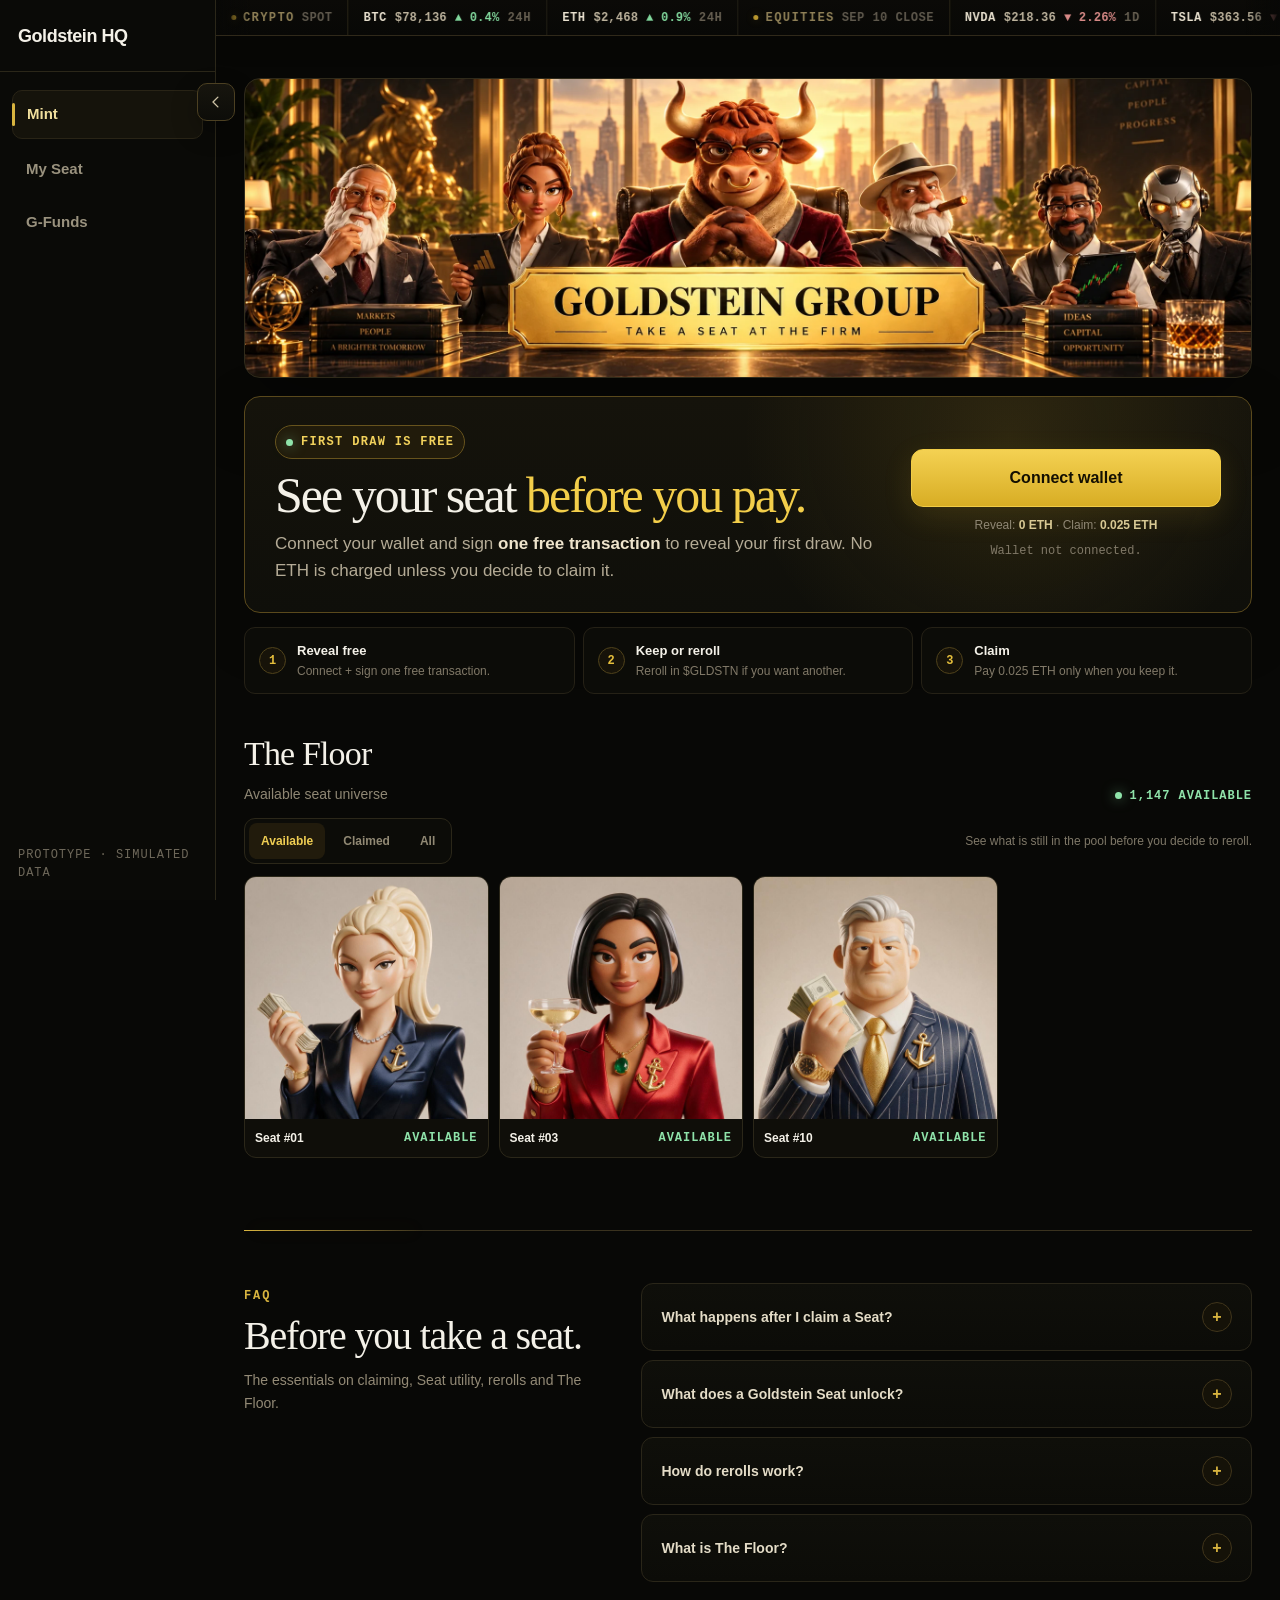
==== commit 4f960fbb: "Replace prototype bars with Goldstein market tape" ====
--- a/app.html
+++ b/app.html
@@ -122,16 +122,89 @@
 @media(max-width:760px){.sidebarToggle{display:none!important}}
 @media(prefers-reduced-motion:reduce){.sidebar,.sidebarToggle,.sidebarToggle svg,main,.prototype{transition:none!important}}
 
+
+/* Goldstein market tape v1 */
+.marketTape{
+  position:fixed;z-index:80;left:var(--side);right:0;top:0;height:36px;overflow:hidden;
+  border-bottom:1px solid #30291a;background:linear-gradient(180deg,#0b0a07,#080806);
+  box-shadow:0 8px 24px rgba(0,0,0,.16);transition:left .22s cubic-bezier(.2,.75,.25,1)
+}
+.marketTape:before,.marketTape:after{content:"";position:absolute;z-index:3;top:0;bottom:0;width:34px;pointer-events:none}
+.marketTape:before{left:0;background:linear-gradient(90deg,#080806,rgba(8,8,6,0))}
+.marketTape:after{right:0;background:linear-gradient(270deg,#080806,rgba(8,8,6,0))}
+.marketViewport{height:100%;overflow:hidden}
+.marketTrack{display:flex;width:max-content;height:100%;transform:translateX(-50%);animation:goldsteinMarketRight 64s linear infinite;will-change:transform}
+.marketGroup{display:flex;align-items:center;height:100%;flex:0 0 auto}
+.marketGroupLabel{height:100%;display:flex;align-items:center;gap:7px;padding:0 15px;color:#8f8057;font-size:12px;font-weight:850;letter-spacing:.12em;text-transform:uppercase;border-right:1px solid #2b2618;white-space:nowrap}
+.marketGroupLabel i{width:5px;height:5px;border-radius:50%;background:#b9972f;box-shadow:0 0 10px rgba(216,180,63,.28)}
+.marketGroupLabel small{color:#5f594d;font:800 12px/1 ui-monospace,SFMono-Regular,Menlo,monospace;letter-spacing:.04em;text-transform:uppercase}
+.marketGroupLabel.goldstein{color:#d2b84c;background:linear-gradient(90deg,rgba(216,180,63,.035),transparent)}
+.marketItem{height:100%;display:flex;align-items:center;gap:8px;padding:0 15px;border-right:1px solid #242016;color:#bdb49f;text-decoration:none;white-space:nowrap;font:800 12px/1 ui-monospace,SFMono-Regular,Menlo,Monaco,Consolas,monospace;letter-spacing:.02em;transition:background .15s,color .15s}
+.marketItem b{color:#e9e1cf;font-weight:900;letter-spacing:.045em}
+.marketPrice{color:#bdb39d;font-variant-numeric:tabular-nums}
+.marketChange{font-weight:900;font-variant-numeric:tabular-nums}.marketChange.up{color:#82d89d}.marketChange.down{color:#d88a87}
+.marketItem small{color:#665f51;font-size:12px;font-weight:850;letter-spacing:.06em}
+.marketItem.house{background:rgba(216,180,63,.025)}.marketItem.house b{color:#edca52}.marketItem.house:hover,.marketItem.house:focus-visible{background:rgba(216,180,63,.075);color:#f3e7c1;outline:none}
+.marketTape:hover .marketTrack,.marketTape:focus-within .marketTrack{animation-play-state:paused}
+@keyframes goldsteinMarketRight{from{transform:translateX(-50%)}to{transform:translateX(0)}}
+main{padding-top:36px}
+@media(max-width:760px){
+  .marketTape{position:relative;left:0;right:auto;top:auto;width:100%;height:38px;box-shadow:none;transition:none}
+  .marketTape:before,.marketTape:after{width:20px}
+  .marketTrack{animation-duration:54s}
+  .marketGroupLabel,.marketItem{padding-left:12px;padding-right:12px}
+  main{padding-top:0}
+}
+@media(prefers-reduced-motion:reduce){
+  .marketViewport{overflow-x:auto;scrollbar-width:none}.marketViewport::-webkit-scrollbar{display:none}
+  .marketTrack{transform:none;animation:none}.marketGroup[aria-hidden="true"]{display:none}
+}
+
 </style>
 </head>
 <body>
-<aside class="sidebar" id="appSidebar"><div class="brand"><span class="brandText">Goldstein HQ</span></div><nav class="nav"><a class="active" href="/app" target="_top"><span>Mint</span></a><a href="/app/my-seat" target="_top"><span>My Seat</span></a><a href="/app/funds" target="_top"><span>G-Funds</span></a></nav><div class="sideMeta mono">Prototype v5</div></aside>
+<aside class="sidebar" id="appSidebar"><div class="brand"><span class="brandText">Goldstein HQ</span></div><nav class="nav"><a class="active" href="/app" target="_top"><span>Mint</span></a><a href="/app/my-seat" target="_top"><span>My Seat</span></a><a href="/app/funds" target="_top"><span>G-Funds</span></a></nav><div class="sideMeta mono">Prototype · simulated data</div></aside>
 <button class="sidebarToggle" id="sidebarToggle" type="button" aria-controls="appSidebar" aria-expanded="true" aria-label="Hide sidebar" title="Hide sidebar">
   <svg viewBox="0 0 24 24" aria-hidden="true" focusable="false"><path d="M14.5 5.5 8 12l6.5 6.5" fill="none" stroke="currentColor" stroke-width="1.8" stroke-linecap="round" stroke-linejoin="round"/></svg>
 </button>
 <div class="mobileBar"><div class="mobileBrand">Goldstein HQ</div><button class="mobileMenu" id="mobileMenu">Menu</button></div>
 <nav class="mobileNav" id="mobileNav"><a class="active" href="/app" target="_top">Mint</a><a href="/app/my-seat" target="_top">My Seat</a><a href="/app/funds" target="_top">G-Funds</a></nav>
-<div class="prototype mono">Prototype only — simulated wallet, reveal, rerolls and claim. No real assets or transactions.</div>
+<div class="marketTape" role="region" aria-label="Market snapshot. Crypto spot prices, September 10 equity close, and mock Goldstein fund data.">
+  <div class="marketViewport">
+    <div class="marketTrack">
+      <div class="marketGroup">
+  <span class="marketGroupLabel mono"><i></i>Crypto <small>spot</small></span>
+  <span class="marketItem"><b>BTC</b><span class="marketPrice">$78,136</span><span class="marketChange up">▲ 0.4%</span><small>24H</small></span>
+  <span class="marketItem"><b>ETH</b><span class="marketPrice">$2,468</span><span class="marketChange up">▲ 0.9%</span><small>24H</small></span>
+  <span class="marketGroupLabel mono"><i></i>Equities <small>Sep 10 close</small></span>
+  <span class="marketItem"><b>NVDA</b><span class="marketPrice">$218.36</span><span class="marketChange down">▼ 2.26%</span><small>1D</small></span>
+  <span class="marketItem"><b>TSLA</b><span class="marketPrice">$363.56</span><span class="marketChange down">▼ 1.16%</span><small>1D</small></span>
+  <span class="marketItem"><b>GOOGL</b><span class="marketPrice">$332.60</span><span class="marketChange up">▲ 0.59%</span><small>1D</small></span>
+  <span class="marketItem"><b>AAPL</b><span class="marketPrice">$326.57</span><span class="marketChange up">▲ 3.56%</span><small>1D</small></span>
+  <span class="marketItem"><b>MSFT</b><span class="marketPrice">$492.44</span><span class="marketChange up">▲ 0.16%</span><small>1D</small></span>
+  <span class="marketItem"><b>AMZN</b><span class="marketPrice">$251.89</span><span class="marketChange down">▼ 0.20%</span><small>1D</small></span>
+  <span class="marketGroupLabel goldstein mono"><i></i>Goldstein <small>mock</small></span>
+  <a class="marketItem house" href="/app/funds/gaix" target="_top"><b>gAIX</b><span class="marketPrice">NAV $109.34</span><span class="marketChange up">▲ 13.4%</span><small>90D</small></a>
+  <a class="marketItem house" href="/app/funds/gmemestonk" target="_top"><b>gMEMESTONK</b><span class="marketPrice">NAV $43.73</span><span class="marketChange up">▲ 27.9%</span><small>90D</small></a>
+</div>
+      <div class="marketGroup" aria-hidden="true">
+  <span class="marketGroupLabel mono"><i></i>Crypto <small>spot</small></span>
+  <span class="marketItem"><b>BTC</b><span class="marketPrice">$78,136</span><span class="marketChange up">▲ 0.4%</span><small>24H</small></span>
+  <span class="marketItem"><b>ETH</b><span class="marketPrice">$2,468</span><span class="marketChange up">▲ 0.9%</span><small>24H</small></span>
+  <span class="marketGroupLabel mono"><i></i>Equities <small>Sep 10 close</small></span>
+  <span class="marketItem"><b>NVDA</b><span class="marketPrice">$218.36</span><span class="marketChange down">▼ 2.26%</span><small>1D</small></span>
+  <span class="marketItem"><b>TSLA</b><span class="marketPrice">$363.56</span><span class="marketChange down">▼ 1.16%</span><small>1D</small></span>
+  <span class="marketItem"><b>GOOGL</b><span class="marketPrice">$332.60</span><span class="marketChange up">▲ 0.59%</span><small>1D</small></span>
+  <span class="marketItem"><b>AAPL</b><span class="marketPrice">$326.57</span><span class="marketChange up">▲ 3.56%</span><small>1D</small></span>
+  <span class="marketItem"><b>MSFT</b><span class="marketPrice">$492.44</span><span class="marketChange up">▲ 0.16%</span><small>1D</small></span>
+  <span class="marketItem"><b>AMZN</b><span class="marketPrice">$251.89</span><span class="marketChange down">▼ 0.20%</span><small>1D</small></span>
+  <span class="marketGroupLabel goldstein mono"><i></i>Goldstein <small>mock</small></span>
+  <a class="marketItem house" href="/app/funds/gaix" target="_top"><b>gAIX</b><span class="marketPrice">NAV $109.34</span><span class="marketChange up">▲ 13.4%</span><small>90D</small></a>
+  <a class="marketItem house" href="/app/funds/gmemestonk" target="_top"><b>gMEMESTONK</b><span class="marketPrice">NAV $43.73</span><span class="marketChange up">▲ 27.9%</span><small>90D</small></a>
+</div>
+    </div>
+  </div>
+</div>
 <main><div class="shell">
 <section class="hero" aria-label="Goldstein Group — Take a Seat at the Firm"></section>
 
